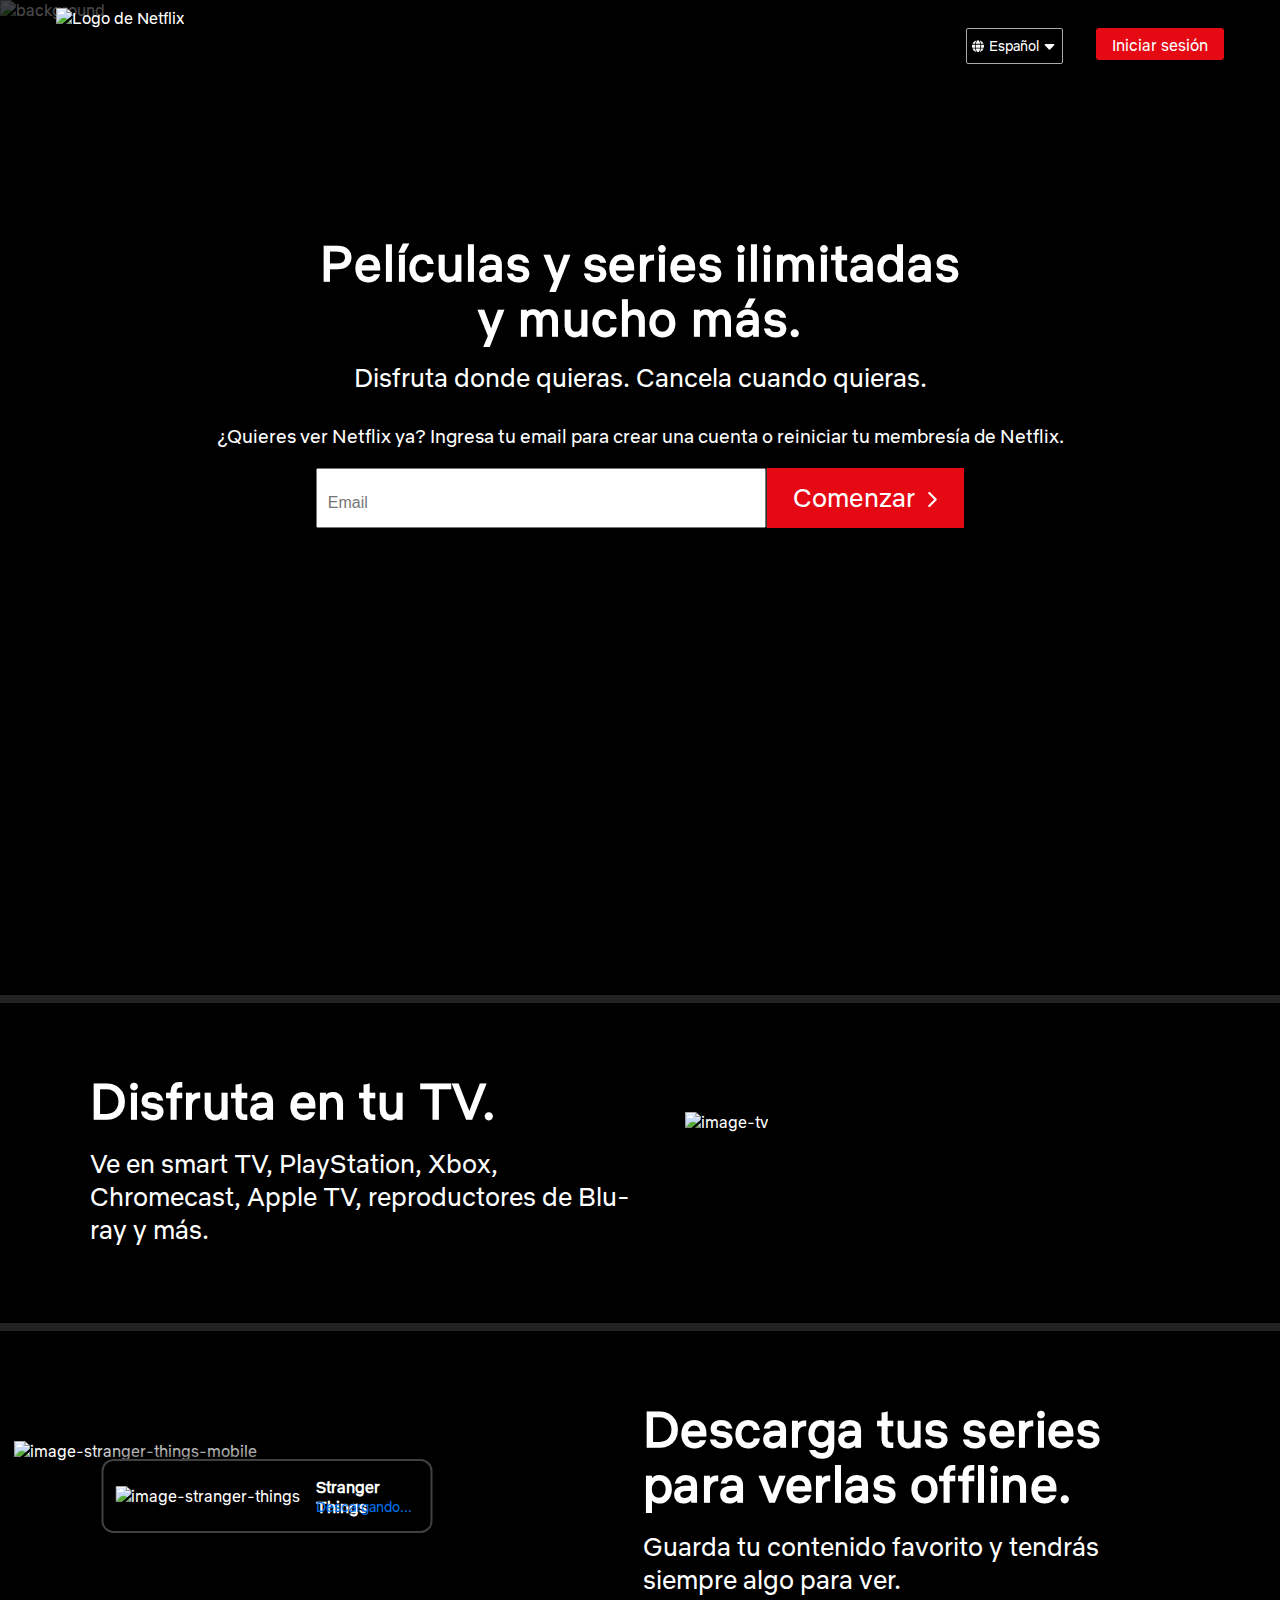
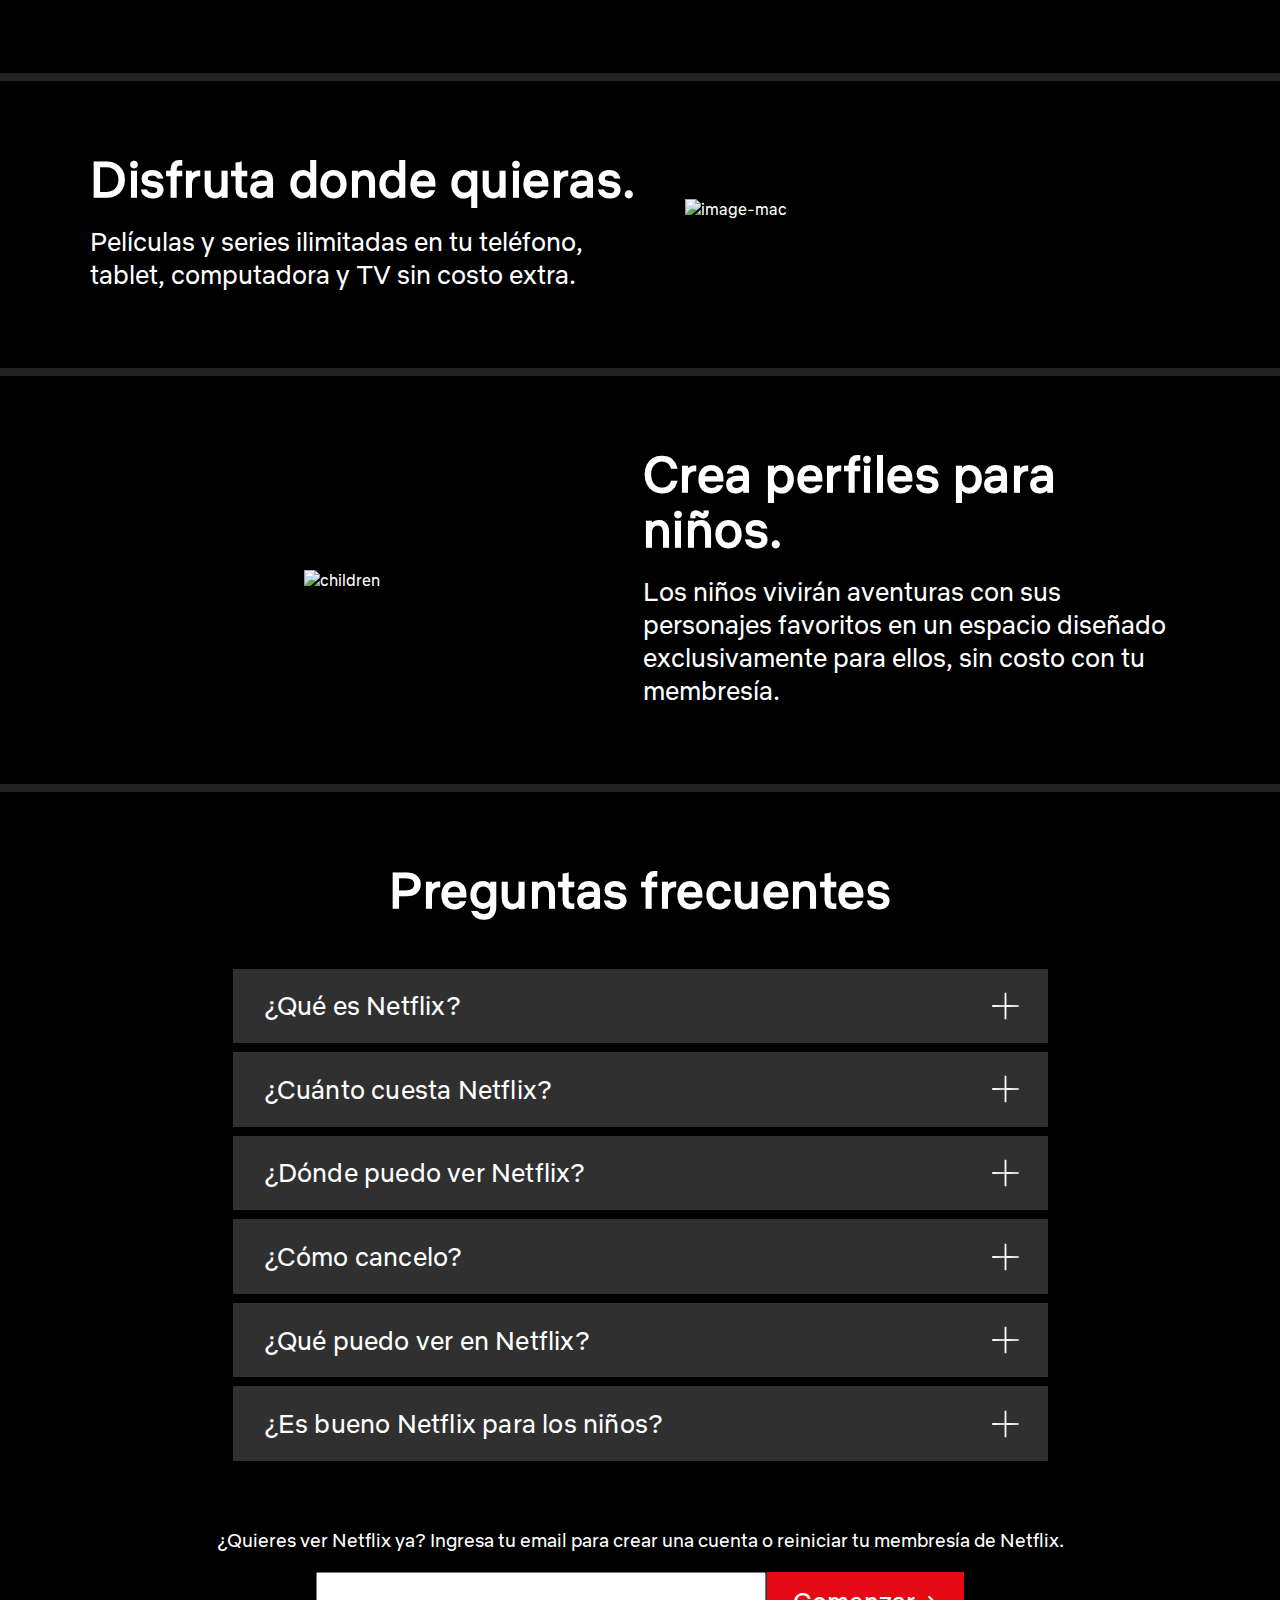
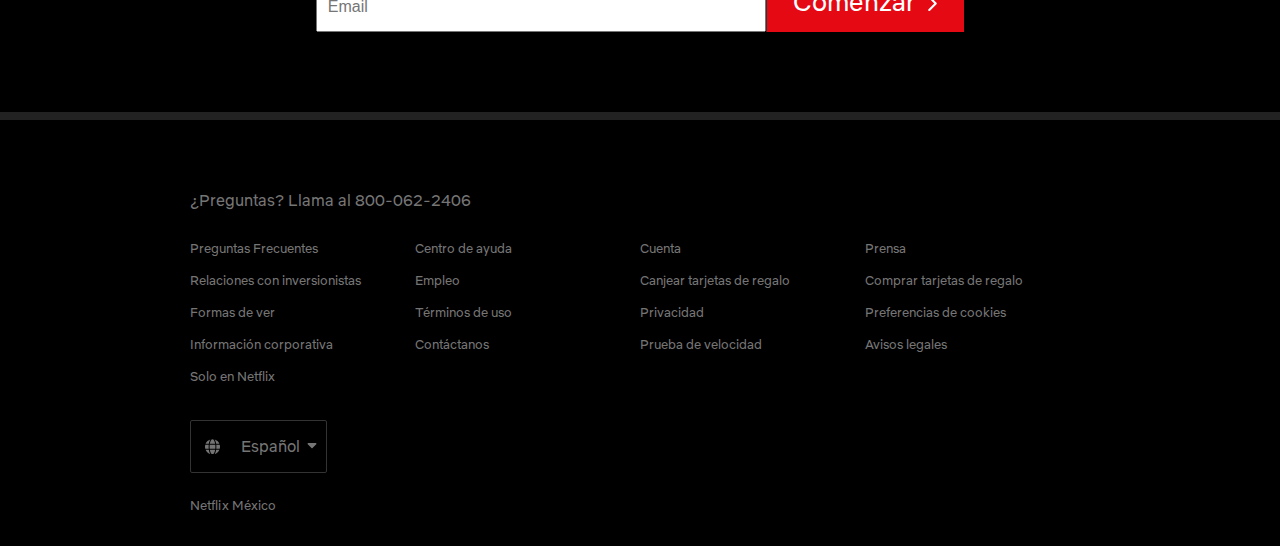
==== index.html @ 46b0ba48 "se agrega wrapper al index" ====
<!DOCTYPE html>
<html lang="es">
   <head>
      <meta charset="UTF-8">
      <meta http-equiv="X-UA-Compatible" content="IE=edge">
      <meta name="viewport" content="width=device-width, initial-scale=1.0">
      <title>Clon de Netflix</title>
      <link rel="preconnect" href="https://fonts.googleapis.com">
      <link rel="preconnect" href="https://fonts.gstatic.com" crossorigin>
      <link href="https://fonts.googleapis.com/css2?family=Bebas+Neue&family=Roboto:wght@100;300;700&display=swap" rel="stylesheet">
      <link rel="stylesheet" href="css/styles.css">
   </head>
   <body>
      <div class="main">
         <div class="main__background">
            <img src="https://omarsav.com/pictures/background_main.jpg" alt="background">
         </div>

         <div class="header">
            <div class="header_items">
               <img class="header_items__logo" src="https://omarsav.com/pictures/netflix/img/logo_Netflix.png" alt="Logo de Netflix">
   
               <div class="header_items__buttons"> 

                  <svg class="globe" aria-hidden="true" focusable="false" data-prefix="fas" data-icon="globe" class="svg-inline--fa fa-globe fa-w-16" role="img" xmlns="http://www.w3.org/2000/svg" viewBox="0 0 496 512"><path fill="currentColor" d="M336.5 160C322 70.7 287.8 8 248 8s-74 62.7-88.5 152h177zM152 256c0 22.2 1.2 43.5 3.3 64h185.3c2.1-20.5 3.3-41.8 3.3-64s-1.2-43.5-3.3-64H155.3c-2.1 20.5-3.3 41.8-3.3 64zm324.7-96c-28.6-67.9-86.5-120.4-158-141.6 24.4 33.8 41.2 84.7 50 141.6h108zM177.2 18.4C105.8 39.6 47.8 92.1 19.3 160h108c8.7-56.9 25.5-107.8 49.9-141.6zM487.4 192H372.7c2.1 21 3.3 42.5 3.3 64s-1.2 43-3.3 64h114.6c5.5-20.5 8.6-41.8 8.6-64s-3.1-43.5-8.5-64zM120 256c0-21.5 1.2-43 3.3-64H8.6C3.2 212.5 0 233.8 0 256s3.2 43.5 8.6 64h114.6c-2-21-3.2-42.5-3.2-64zm39.5 96c14.5 89.3 48.7 152 88.5 152s74-62.7 88.5-152h-177zm159.3 141.6c71.4-21.2 129.4-73.7 158-141.6h-108c-8.8 56.9-25.6 107.8-50 141.6zM19.3 352c28.6 67.9 86.5 120.4 158 141.6-24.4-33.8-41.2-84.7-50-141.6h-108z"></path></svg>
                  
                  <select name="" id="" class="lenguage">
                     <option value="español">Español</option>
                     <option value="español">English</option>
                  </select>

                  <svg class="down" aria-hidden="true" focusable="false" data-prefix="fas" data-icon="sort-down" class="svg-inline--fa fa-sort-down fa-w-10" role="img" xmlns="http://www.w3.org/2000/svg" viewBox="0 0 320 512"><path fill="currentColor" d="M41 288h238c21.4 0 32.1 25.9 17 41L177 448c-9.4 9.4-24.6 9.4-33.9 0L24 329c-15.1-15.1-4.4-41 17-41z"></path></svg>

                  <button class="header_items__buttons--login"><a href="./login.html">Iniciar sesión</a></button>
               </div>
            </div>
         </div>

         <div class="main__info">
            <h1>Películas y series ilimitadas <br>y mucho más.</h1>
            <h2>Disfruta donde quieras. Cancela cuando quieras.</h2>
      
            <form class="form">
               <h3>¿Quieres ver Netflix ya? Ingresa tu email para crear una cuenta o reiniciar tu membresía de Netflix.</h3>
               
               <div class="input">
                  <input type="email" class="input__email" name="" id="" placeholder="Email">
   
                  <div>
                     <button type="submit" class = "input__submit">
                        <span class="text-begin">Comenzar</span>
                        <span class="arrow">
                           <svg role="presentation" xmlns="http://www.w3.org/2000/svg" xmlns:xlink="http://www.w3.org/1999/xlink" x="0px" y="0px" width="10px" height="10px" viewBox="0 0 451.846 451.847" style="enable-background:new 0 0 451.846 451.847;" xml:space="preserve"><g><path fill="#fff" d="M345.441,248.292L151.154,442.573c-12.359,12.365-32.397,12.365-44.75,0c-12.354-12.354-12.354-32.391,0-44.744&#10;                                    L278.318,225.92L106.409,54.017c-12.354-12.359-12.354-32.394,0-44.748c12.354-12.359,32.391-12.359,44.75,0l194.287,194.284&#10;                                    c6.177,6.18,9.262,14.271,9.262,22.366C354.708,234.018,351.617,242.115,345.441,248.292z"/></g></svg>
                        </span>
                  </div>
               </div>
            </form>
         </div>
      </div>

      <section class="sections">
         <div class="container">
            <div class="container__text">
               <h2>Disfruta en tu TV.</h2>
               <h3>Ve en smart TV, PlayStation, Xbox, Chromecast, Apple TV, reproductores de Blu-ray y más.</h3>
            </div>
   
            <div class="container__video">
               <div class="animation">
                  <img class="animation__img" src="https://omarsav.com/pictures/netflix/img/tv.png" alt="image-tv">

                  <div class="animation__video">
                     <video src="https://omarsav.com/pictures/netflix/media/video-tv-0819.m4v" autoplay playsinline muted loop></video>
                  </div>
               </div>
            </div>
         </div>
      </section>

      <section class="sections">
         <div class="container reverse">
            <div class="container__text">
               <h2>Descarga tus series para verlas offline.</h2>
               <h3>Guarda tu contenido favorito y tendrás siempre algo para ver.</h3>
            </div>
   
            <div class="container__video stranger">
               <div class="animation">
                  <img class="animation__img" src="https://omarsav.com/pictures/netflix/img/mobile_stranger.jpg" alt="image-stranger-things-mobile">

                  <div class="animation__video stranger_animation">
                     <div class="animation__video--image">
                        <img class="stranger-img" src="https://omarsav.com/pictures/netflix/img/stranger_things.png" alt="image-stranger-things">
                     </div>

                     <div class="animation__video--text">
                        <div class="text-0">Stranger Things</div>
                        <div class="text-1">Descargando...</div>
                     </div>
                  </div>
               </div>
            </div>
         </div>
      </section>

      <section class="sections device">
         <div class="container">
            <div class="container__text">
               <h2>Disfruta donde quieras.</h2>
               <h3>Películas y series ilimitadas en tu teléfono, tablet, computadora y TV sin costo extra.</h3>
            </div>
   
            <div class="container__video">
               <div class="animation">
                  <img class="animation__img" src="https://omarsav.com/pictures/netflix/img/mac.png" alt="image-mac">

                  <div class="animation__video">
                     <video src="https://omarsav.com/pictures/netflix/media/video-devices.m4v" autoplay playsinline muted loop></video>
                  </div>
               </div>
            </div>
         </div>
      </section>

      <section class="sections">
         <div class="container reverse">
            <div class="container__text">
               <h2>Crea perfiles para niños.</h2>
               <h3>Los niños vivirán aventuras con sus personajes favoritos en un espacio diseñado exclusivamente para ellos, sin costo con tu membresía.</h3>
            </div>
   
            <div class="container__video kids">
               <div class="animation">
                  <img class="animation__img" src="https://omarsav.com/pictures/netflix/img/children.png" alt="children">
               </div>
            </div>
         </div>
      </section>

      <section class="sections">
         <div class="faq">
            <h2>Preguntas frecuentes</h2>
            
            <ul class="faq-list">
               <li class="faq-list__item">
                  <button class="faq-list__item--button">
                     ¿Qué es Netflix?
                     <svg class="svg-x rotate" xmlns="http://www.w3.org/2000/svg" id="thin-x" viewBox="0 0 26 26" focusable="true"><path d="M10.5 9.3L1.8 0.5 0.5 1.8 9.3 10.5 0.5 19.3 1.8 20.5 10.5 11.8 19.3 20.5 20.5 19.3 11.8 10.5 20.5 1.8 19.3 0.5 10.5 9.3Z"/></svg>
                  </button>
                  
                  <div class="answer closed">
                     <span>
                        Netflix es un servicio de streaming que ofrece una gran variedad de películas, series y documentales premiados en casi cualquier pantalla conectada a internet.
                        <br><br>
                        Todo lo que quieras ver, sin límites ni comerciales, a un costo muy accesible. Siempre hay algo nuevo por descubrir, ¡y todas las semanas se agregan más películas y series!
                     </span>
                  </div>
               </li>

               <li class="faq-list__item">
                  <button class="faq-list__item--button">
                     ¿Cuánto cuesta Netflix?
                     <svg class="svg-x rotate" xmlns="http://www.w3.org/2000/svg" id="thin-x" viewBox="0 0 26 26" focusable="true"><path d="M10.5 9.3L1.8 0.5 0.5 1.8 9.3 10.5 0.5 19.3 1.8 20.5 10.5 11.8 19.3 20.5 20.5 19.3 11.8 10.5 20.5 1.8 19.3 0.5 10.5 9.3Z"/></svg>
                  </button> 

                  <div class="answer closed">
                     <span>Disfruta Netflix en tu smartphone, tablet, smart TV, laptop o dispositivo de streaming, todo por una tarifa plana mensual. Planes desde $139 hasta $299 al mes. Sin costos adicionales ni contratos.</span>
                  </div>
               </li>

               <li class="faq-list__item">
                  <button class="faq-list__item--button">
                     ¿Dónde puedo ver Netflix?
                     <svg class="svg-x rotate" xmlns="http://www.w3.org/2000/svg" id="thin-x" viewBox="0 0 26 26" focusable="true"><path d="M10.5 9.3L1.8 0.5 0.5 1.8 9.3 10.5 0.5 19.3 1.8 20.5 10.5 11.8 19.3 20.5 20.5 19.3 11.8 10.5 20.5 1.8 19.3 0.5 10.5 9.3Z"/></svg>
                  </button> 
                  
                  <div class="answer closed">
                     <span>
                        Disfruta donde quieras, cuando quieras. Inicia sesión en tu cuenta de Netflix para ver contenido al instante a través de netflix.com desde tu computadora personal o en cualquier dispositivo con conexión a internet que cuente con la app de Netflix, como smart TV, smartphones, tablets, reproductores multimedia y consolas de juegos.
                        <br><br>
                        Además, puedes descargar tus series favoritas con iOS, Android o la app para Windows 10. Con la función de descarga, puedes ver donde vayas y sin conexión a internet. Lleva Netflix contigo adonde sea.
                     </span>
                  </div>
               </li>

               <li class="faq-list__item">
                  <button class="faq-list__item--button">
                     ¿Cómo cancelo?
                     <svg class="svg-x rotate" xmlns="http://www.w3.org/2000/svg" id="thin-x" viewBox="0 0 26 26" focusable="true"><path d="M10.5 9.3L1.8 0.5 0.5 1.8 9.3 10.5 0.5 19.3 1.8 20.5 10.5 11.8 19.3 20.5 20.5 19.3 11.8 10.5 20.5 1.8 19.3 0.5 10.5 9.3Z"/></svg>
                  </button> 
                  
                  <div class="answer closed">
                     <span>Netflix es flexible. Sin contratos molestos ni compromisos. Cancela la membresía online con solo dos clics. No hay cargos por cancelación. Empieza y termina cuando quieras.</span>
                  </div>
               </li>

               <li class="faq-list__item">
                  <button class="faq-list__item--button">
                     ¿Qué puedo ver en Netflix?
                     <svg class="svg-x rotate" xmlns="http://www.w3.org/2000/svg" id="thin-x" viewBox="0 0 26 26" focusable="true"><path d="M10.5 9.3L1.8 0.5 0.5 1.8 9.3 10.5 0.5 19.3 1.8 20.5 10.5 11.8 19.3 20.5 20.5 19.3 11.8 10.5 20.5 1.8 19.3 0.5 10.5 9.3Z"/></svg>
                  </button>

                  <div class="answer closed">
                     <span>Netflix tiene un amplio catálogo de películas, series, documentales, animes, originales premiados y más. Todo lo que quieras ver, cuando quieras.</span>
                  </div>
               </li>

               <li class="faq-list__item">
                  <button class="faq-list__item--button">
                     ¿Es bueno Netflix para los niños?
                     <svg class="svg-x rotate" xmlns="http://www.w3.org/2000/svg" id="thin-x" viewBox="0 0 26 26" focusable="true"><path d="M10.5 9.3L1.8 0.5 0.5 1.8 9.3 10.5 0.5 19.3 1.8 20.5 10.5 11.8 19.3 20.5 20.5 19.3 11.8 10.5 20.5 1.8 19.3 0.5 10.5 9.3Z"/></svg>
                  </button>
                  
                  <div class="answer closed">
                     <span>
                        La experiencia de Netflix para niños está incluida en la membresía para que los padres tengan el control mientras los peques disfrutan series y películas familiares en su propio espacio.
                        <br><br>
                        Los perfiles para niños incluyen controles parentales protegidos por PIN que te permiten restringir el contenido que pueden ver los niños en función de la clasificación por edad y bloquear determinados títulos que no quieras que los niños vean.
                     </span>
                  </div>
               </li>
            </ul>

            <form class="form">
               <h3>¿Quieres ver Netflix ya? Ingresa tu email para crear una cuenta o reiniciar tu membresía de Netflix.</h3>
               
               <div class="input">
                  <input type="email" class="input__email" name="" id="" placeholder="Email">
   
                  <div>
                     <button type="submit" class = "input__submit">
                        <span class="text-begin">Comenzar</span>
                        <span class="arrow">
                           <svg role="presentation" xmlns="http://www.w3.org/2000/svg" xmlns:xlink="http://www.w3.org/1999/xlink" x="0px" y="0px" width="10px" height="10px" viewBox="0 0 451.846 451.847" style="enable-background:new 0 0 451.846 451.847;" xml:space="preserve"><g><path fill="#fff" d="M345.441,248.292L151.154,442.573c-12.359,12.365-32.397,12.365-44.75,0c-12.354-12.354-12.354-32.391,0-44.744&#10;                                    L278.318,225.92L106.409,54.017c-12.354-12.359-12.354-32.394,0-44.748c12.354-12.359,32.391-12.359,44.75,0l194.287,194.284&#10;                                    c6.177,6.18,9.262,14.271,9.262,22.366C354.708,234.018,351.617,242.115,345.441,248.292z"/></g></svg>
                        </span>
                  </div>
               </div>
            </form>
         </div>
      </section>

      <footer>
         <div class="footer-container">
            <div class="wrapper">
               <div class="site-footer">
                  <p class="footer-p">
                     ¿Preguntas? Llama al 
                     <a class="phone-number" href="tel:800-062-2406">800-062-2406</a>
                  </p>

                  <ul class="footer-links">
                     <li class="footer-links__item"> 
                        <a href="">Preguntas Frecuentes</a>
                     </li>

                     <li class="footer-links__item">
                        <a href="">Centro de ayuda</a>
                     </li>

                     <li class="footer-links__item">
                        <a href="">Cuenta</a>
                     </li>

                     <li class="footer-links__item">
                        <a href="">Prensa</a>
                     </li>

                     <li class="footer-links__item">
                        <a href="">Relaciones con inversionistas</a>
                     </li>

                     <li class="footer-links__item">
                        <a href="">Empleo</a>
                     </li>

                     <li class="footer-links__item">
                        <a href="">Canjear tarjetas de regalo</a>
                     </li>

                     <li class="footer-links__item">
                        <a href="">Comprar tarjetas de regalo</a>
                     </li>

                     <li class="footer-links__item">
                        <a href="">Formas de ver</a>
                     </li>

                     <li class="footer-links__item">
                        <a href="">Términos de uso</a>
                     </li>

                     <li class="footer-links__item">
                        <a href="">Privacidad</a>
                     </li>

                     <li class="footer-links__item">
                        <a href="">Preferencias de cookies</a>
                     </li>

                     <li class="footer-links__item">
                        <a href="">Información corporativa</a>
                     </li>

                     <li class="footer-links__item">
                        <a href="">Contáctanos</a>
                     </li>

                     <li class="footer-links__item">
                        <a href="">Prueba de velocidad</a>
                     </li>

                     <li class="footer-links__item">
                        <a href="">Avisos legales</a>
                     </li>

                     <li class="footer-links__item">
                        <a href="">Solo en Netflix</a>
                     </li>
                  </ul>

                  <div class="lang-selection-container">
   
                     <svg class="globe globe-down" aria-hidden="true" focusable="false" data-prefix="fas" data-icon="globe" class="svg-inline--fa fa-globe fa-w-16" role="img" xmlns="http://www.w3.org/2000/svg" viewBox="0 0 496 512"><path fill="currentColor" d="M336.5 160C322 70.7 287.8 8 248 8s-74 62.7-88.5 152h177zM152 256c0 22.2 1.2 43.5 3.3 64h185.3c2.1-20.5 3.3-41.8 3.3-64s-1.2-43.5-3.3-64H155.3c-2.1 20.5-3.3 41.8-3.3 64zm324.7-96c-28.6-67.9-86.5-120.4-158-141.6 24.4 33.8 41.2 84.7 50 141.6h108zM177.2 18.4C105.8 39.6 47.8 92.1 19.3 160h108c8.7-56.9 25.5-107.8 49.9-141.6zM487.4 192H372.7c2.1 21 3.3 42.5 3.3 64s-1.2 43-3.3 64h114.6c5.5-20.5 8.6-41.8 8.6-64s-3.1-43.5-8.5-64zM120 256c0-21.5 1.2-43 3.3-64H8.6C3.2 212.5 0 233.8 0 256s3.2 43.5 8.6 64h114.6c-2-21-3.2-42.5-3.2-64zm39.5 96c14.5 89.3 48.7 152 88.5 152s74-62.7 88.5-152h-177zm159.3 141.6c71.4-21.2 129.4-73.7 158-141.6h-108c-8.8 56.9-25.6 107.8-50 141.6zM19.3 352c28.6 67.9 86.5 120.4 158 141.6-24.4-33.8-41.2-84.7-50-141.6h-108z"></path></svg>

                     <select name="" id="" class="lenguage select-down">
                        <option value="español">Español</option>
                        <option value="español">English</option>
                     </select>

                     <svg class="down arrow-down" aria-hidden="true" focusable="false" data-prefix="fas" data-icon="sort-down" class="svg-inline--fa fa-sort-down fa-w-10" role="img" xmlns="http://www.w3.org/2000/svg" viewBox="0 0 320 512"><path fill="currentColor" d="M41 288h238c21.4 0 32.1 25.9 17 41L177 448c-9.4 9.4-24.6 9.4-33.9 0L24 329c-15.1-15.1-4.4-41 17-41z"></path></svg>

                  </div>

                  <p class="footer-country">Netflix México</p>
               </div>
            </div>
         </div>
      </footer>
      <script src="js/faq.js"></script>
   </body>
</html>
---- css/styles.css ----
@font-face {
  font-family: 'NetflixSans';
  src: url("../fonts/NetflixSansRegular.ttf") format("truetype");
  font-style: normal;
  font-weight: normal;
}

* {
  margin: 0;
  padding: 0;
}

html {
  font-size: 6.25%;
}

body {
  width: 100%;
  -webkit-box-sizing: border-box;
          box-sizing: border-box;
  font-family: 'NetflixSans';
  background: black;
}

img {
  font-size: 16px;
}

ul {
  padding: 0;
  list-style: none;
}

button {
  -webkit-appearance: button;
  cursor: pointer;
  font-family: 'NetflixSans';
}

select,
option {
  background: #00000066;
  font-family: 'NetflixSans';
}

.lenguage {
  color: #fff;
  padding: 8px 22px;
  background: rgba(0, 0, 0, 0.4);
  border: 1px solid #aaa;
  font-size: 14rem;
  margin-right: 32px;
  width: 97px;
  -webkit-appearance: none;
     -moz-appearance: none;
          appearance: none;
  border-radius: 2px;
  line-height: 18px;
  font-family: 'NetflixSans';
}

.globe {
  position: absolute;
  color: white;
  margin-left: 6px;
  width: 12px;
  margin-top: 12px;
}

.down {
  position: absolute;
  width: 11px;
  color: white;
  left: 78px;
  top: 6px;
}

.form {
  padding-top: 13.6px;
  max-width: 950px;
  margin: 0 auto;
}

.form h3 {
  font-size: 19.2rem;
  font-weight: 400;
  padding-bottom: 20px;
}

.form .input {
  display: -webkit-box;
  display: -ms-flexbox;
  display: flex;
  -webkit-box-pack: center;
      -ms-flex-pack: center;
          justify-content: center;
}

.form .input__email {
  width: 450px;
  height: 60px;
  padding: 10px 10px 0;
  -webkit-box-sizing: border-box;
          box-sizing: border-box;
  outline: none;
  margin-bottom: 10px;
  font-size: 16px;
}

.form .input__email:focus {
  border-color: #0071eb;
}

.form .input__submit {
  color: #fff;
  width: 198.5px;
  height: 60px;
  background-color: #e50914;
  border: none;
  border-left: 1px solid #333;
  font-size: 26rem;
  padding: 0 26px;
  display: -webkit-box;
  display: -ms-flexbox;
  display: flex;
  -webkit-box-align: center;
      -ms-flex-align: center;
          align-items: center;
  letter-spacing: 0.2px;
}

.form .input__submit .arrow {
  display: -webkit-box;
  display: -ms-flexbox;
  display: flex;
  margin-left: 10px;
  margin-top: 4px;
}

.form .input__submit .arrow svg {
  height: 15px;
  width: 15px;
}

.main {
  width: inherit;
  height: 110.5vh;
  border-bottom: 8px solid #222;
  background-color: #000;
  color: #fff;
  min-height: 100%;
  margin: 0;
  padding: 0;
  position: relative;
  z-index: 0;
}

.main__background {
  width: 100%;
  height: 110.5vh;
  background-size: cover;
  position: absolute;
  display: block;
  overflow: hidden;
  z-index: -1;
  opacity: 0.5;
}

.main__background img {
  min-height: 100%;
  min-width: 100%;
  border: 0;
}

.main .header {
  position: relative;
  left: 0;
  top: 0;
  z-index: 2;
  width: 100%;
  height: 90px;
  border-bottom: transparent;
  background: -webkit-gradient(linear, left top, left bottom, color-stop(0, rgba(0, 0, 0, 0.5)), to(rgba(0, 0, 0, 0)));
  background: linear-gradient(to bottom, rgba(0, 0, 0, 0.5) 0, rgba(0, 0, 0, 0) 100%);
}

.main .header .header_items {
  display: -webkit-box;
  display: -ms-flexbox;
  display: flex;
  -webkit-box-pack: justify;
      -ms-flex-pack: justify;
          justify-content: space-between;
  margin: 0 56px;
}

.main .header .header_items__logo {
  height: 76px;
  margin-top: 8px;
}

.main .header .header_items__buttons {
  margin-top: 28px;
  position: relative;
}

.main .header .header_items__buttons--login {
  background-color: #e50914;
  line-height: normal;
  padding: 7px 16px;
  font-weight: 400;
  font-size: 16px;
  border-radius: 3px;
  border: none;
  height: 32px;
}

.main .header .header_items__buttons--login a {
  color: #fff;
  text-decoration: none;
}

.main__info {
  color: white;
  position: relative;
  display: -webkit-box;
  display: -ms-flexbox;
  display: flex;
  -webkit-box-orient: vertical;
  -webkit-box-direction: normal;
      -ms-flex-direction: column;
          flex-direction: column;
  -webkit-box-pack: center;
      -ms-flex-pack: center;
          justify-content: center;
  -webkit-box-align: center;
      -ms-flex-align: center;
          align-items: center;
  padding: 146px 45px 70px;
  max-width: 950px;
  text-align: center;
  margin: 0 auto;
}

.main__info h1 {
  font-size: 49.6rem;
  width: 640px;
  max-width: 640px;
  margin: 0 auto;
  text-align: center;
  line-height: 1.1;
  font-family: 'NetflixSans';
  letter-spacing: 0.86px;
}

.main__info h2 {
  font-size: 26rem;
  margin: 16px auto;
  font-weight: 400;
}

.sections {
  border-bottom: 8px solid #222;
  padding: 70px 45px;
  -webkit-box-sizing: border-box;
          box-sizing: border-box;
  color: #fff;
}

.sections .container {
  display: -webkit-box;
  display: -ms-flexbox;
  display: flex;
  max-width: 1100px;
  margin: 0 auto;
  -webkit-box-align: center;
  -ms-flex-align: center;
      align-items: center;
  -webkit-box-pack: justify;
  -ms-flex-pack: justify;
      justify-content: space-between;
  height: 100%;
}

.sections .container__text {
  width: 52%;
  padding: 0 48px 0 0;
}

.sections .container__text h2 {
  font-size: 50rem;
  line-height: 1.1;
  margin-bottom: 8px;
  letter-spacing: 0.5px;
}

.sections .container__text h3 {
  font-size: 26rem;
  font-weight: 400;
  margin: 19.5px 0 6.5px;
}

.sections .container__video {
  width: 48%;
  height: 100%;
  display: -webkit-box;
  display: -ms-flexbox;
  display: flex;
  -webkit-box-sizing: border-box;
          box-sizing: border-box;
}

.sections .container__video .animation {
  position: relative;
  margin: -10% -5% -5% 0;
}

.sections .container__video .animation img {
  max-width: 100%;
  height: auto;
  border: 0;
}

.sections .container__video .animation__img {
  position: relative;
  z-index: 2;
}

.sections .container__video .animation__video {
  width: 100%;
  height: 100%;
  max-width: 73%;
  max-height: 54%;
  position: absolute;
  top: 46%;
  left: 50%;
  -webkit-transform: translate(-50%, -47%);
          transform: translate(-50%, -47%);
  overflow: hidden;
}

.sections .container__video .animation__video--image {
  margin: 0 16px 0 0;
  -webkit-box-flex: 0;
  -ms-flex-positive: 0;
      flex-grow: 0;
  -ms-flex-negative: 0;
      flex-shrink: 0;
}

.sections .container__video .animation__video--image .stranger-img {
  height: 72px;
}

.sections .container__video .animation__video--text {
  margin: 4.8px 0;
  -webkit-box-flex: 1;
  -ms-flex-positive: 1;
      flex-grow: 1;
  -ms-flex-negative: 1;
      flex-shrink: 1;
}

.sections .container__video .animation__video--text .text-0 {
  height: 20px;
  font-size: 16rem;
  color: #fff;
  font-weight: 600;
}

.sections .container__video .animation__video--text .text-1 {
  height: 19px;
  font-size: 14.4rem;
  color: #0071eb;
  font-weight: 400;
}

.sections .container__video .animation__video.stranger_animation {
  height: 76px;
  position: absolute;
  left: 50%;
  top: unset;
  bottom: 8%;
  z-index: 3;
  -webkit-transform: translateX(-50%);
          transform: translateX(-50%);
  margin: 0 auto;
  background: #000;
  display: -webkit-box;
  display: -ms-flexbox;
  display: flex;
  -webkit-box-align: center;
  -ms-flex-align: center;
      align-items: center;
  width: 60%;
  min-width: 240px;
  border: 2px solid rgba(255, 255, 255, 0.25);
  -webkit-box-shadow: 0 0 32px 0 #000;
          box-shadow: 0 0 32px 0 #000;
  border-radius: 12px;
  padding: 8px 12px;
}

.sections .container__video .animation .stranger_animation::after {
  width: 48px;
  height: 60px;
  outline: 2px solid #000;
  outline-offset: -2px;
  display: block;
  background: url(https://omarsav.com/pictures/netflix/img/icon_load.gif) center center no-repeat;
  background-size: 100%;
  content: '';
  -webkit-box-flex: 0;
  -ms-flex-positive: 0;
      flex-grow: 0;
  -ms-flex-negative: 0;
      flex-shrink: 0;
}

.sections .container__video.kids .animation {
  position: relative;
  overflow: hidden;
  margin: auto;
}

.sections .container.reverse {
  -webkit-box-orient: horizontal;
  -webkit-box-direction: reverse;
  -ms-flex-flow: row-reverse;
      flex-flow: row-reverse;
}

.sections .container.reverse .container__text {
  padding: 0 0 0 48px;
}

.sections .container.reverse .stranger .animation {
  margin: -8% 0 -4% -15%;
  min-height: 100px;
  width: 100%;
}

.sections .faq {
  text-align: center;
}

.sections .faq h2 {
  font-size: 50rem;
  line-height: 1.1;
  margin-bottom: 8px;
  letter-spacing: 0.5px;
}

.sections .faq .faq-list {
  width: 75%;
  margin: 52px auto;
  max-width: 815px;
}

.sections .faq .faq-list__item {
  margin: 0 0 8px 0;
}

.sections .faq .faq-list__item--button {
  padding: 20.8px 57.2px 20.8px 31.2px;
  font-weight: 400;
  position: relative;
  width: 100%;
  border: 0;
  display: block;
  text-align: left;
  background: #303030;
  font-size: 26rem;
  color: white;
  letter-spacing: 0.2px;
  margin-bottom: 1px;
}

.sections .faq .faq-list__item--button .svg-x {
  position: absolute;
  right: 26px;
  top: 50%;
  height: 26px;
  width: 26px;
  fill: #fff;
  -webkit-transform: translateY(-50%) rotate(0deg);
          transform: translateY(-50%) rotate(0deg);
}

.sections .faq .faq-list__item--button .rotate {
  -webkit-transform: translateY(-50%) rotate(-45deg);
          transform: translateY(-50%) rotate(-45deg);
}

.sections .faq .faq-list__item .answer span {
  background: #303030;
  font-size: 26rem;
  text-align: left;
  padding: 31.2px;
  display: inline-block;
}

.sections .faq .faq-list__item .answer.open {
  max-height: 1200px;
  -webkit-transition: max-height 0.25s cubic-bezier(0.5, 0, 0.1, 1);
  transition: max-height 0.25s cubic-bezier(0.5, 0, 0.1, 1);
}

.sections .faq .faq-list__item .answer.closed {
  max-height: 0px;
  overflow: hidden;
  -webkit-transition: max-height 0.25s cubic-bezier(0.5, 0, 0.1, 1);
  transition: max-height 0.25s cubic-bezier(0.5, 0, 0.1, 1);
}

.sections.device .container .animation {
  margin: -5% -10% 0 0;
}

.sections.device .container img {
  position: relative;
  z-index: 2;
}

.sections.device .animation__video {
  width: 100%;
  height: 100%;
  max-width: 63%;
  max-height: 47%;
  position: absolute;
  top: 34%;
  left: 50%;
  -webkit-transform: translate(-50%, -50%);
          transform: translate(-50%, -50%);
}

.sections.device .animation__video video {
  width: 100%;
  height: 100%;
}

.footer-container {
  max-width: 1000px;
  margin: 0 auto;
  padding: 70px 45px 0;
}

.footer-container .wrapper {
  min-width: 190px;
  width: 100%;
  margin-top: 0;
  padding-bottom: 20px;
  font-size: 16rem;
  color: #757575;
  position: relative;
}

.footer-container .wrapper .site-footer {
  padding-top: 0;
  width: 90%;
  margin: 0 auto;
}

.footer-container .wrapper .site-footer .footer-p {
  padding: 0;
  margin: 0 0 30px;
}

.footer-container .wrapper .site-footer .footer-p .phone-number {
  text-decoration: none;
  color: #757575;
}

.footer-container .wrapper .site-footer .footer-p .phone-number:hover {
  text-decoration: underline;
}

.footer-container .wrapper .site-footer .footer-links {
  padding: 0;
  margin: 0;
  max-width: 1000px;
  font-size: 13rem;
  -webkit-box-sizing: border-box;
          box-sizing: border-box;
  display: -webkit-box;
  display: -ms-flexbox;
  display: flex;
  -ms-flex-wrap: wrap;
      flex-wrap: wrap;
}

.footer-container .wrapper .site-footer .footer-links__item {
  list-style: none;
  margin-left: 0;
  -webkit-box-sizing: border-box;
          box-sizing: border-box;
  padding: 0;
  margin-bottom: 16px;
  min-width: 100px;
  width: 25%;
  padding-right: 12px;
  vertical-align: top;
}

.footer-container .wrapper .site-footer .footer-links__item a {
  color: #757575;
  text-decoration: none;
}

.footer-container .wrapper .site-footer .footer-links__item a:hover {
  text-decoration: underline;
}

.footer-container .wrapper .site-footer .lang-selection-container {
  margin-top: 20px;
  position: relative;
}

.footer-container .wrapper .site-footer .lang-selection-container select {
  font-size: 16rem;
  background: transparent;
  color: #757575;
  border: 1px solid #333;
  font-family: 'NetflixSans';
  padding: 12px;
  width: 137px;
  height: 53.19px;
}

.footer-container .wrapper .site-footer .lang-selection-container .globe-down {
  margin-left: 15px;
  width: 15px;
  margin-top: 19px;
  color: #757575;
}

.footer-container .wrapper .site-footer .lang-selection-container .select-down {
  padding: 12px 26px 12px 50px;
}

.footer-container .wrapper .site-footer .lang-selection-container .arrow-down {
  width: 10px;
  left: 117px;
  top: 14px;
  color: #757575;
}

.footer-container .wrapper .site-footer .footer-country {
  font-size: 13rem;
  margin-top: 24px;
  margin-bottom: 13px;
  letter-spacing: 0.1px;
}
/*# sourceMappingURL=styles.css.map */
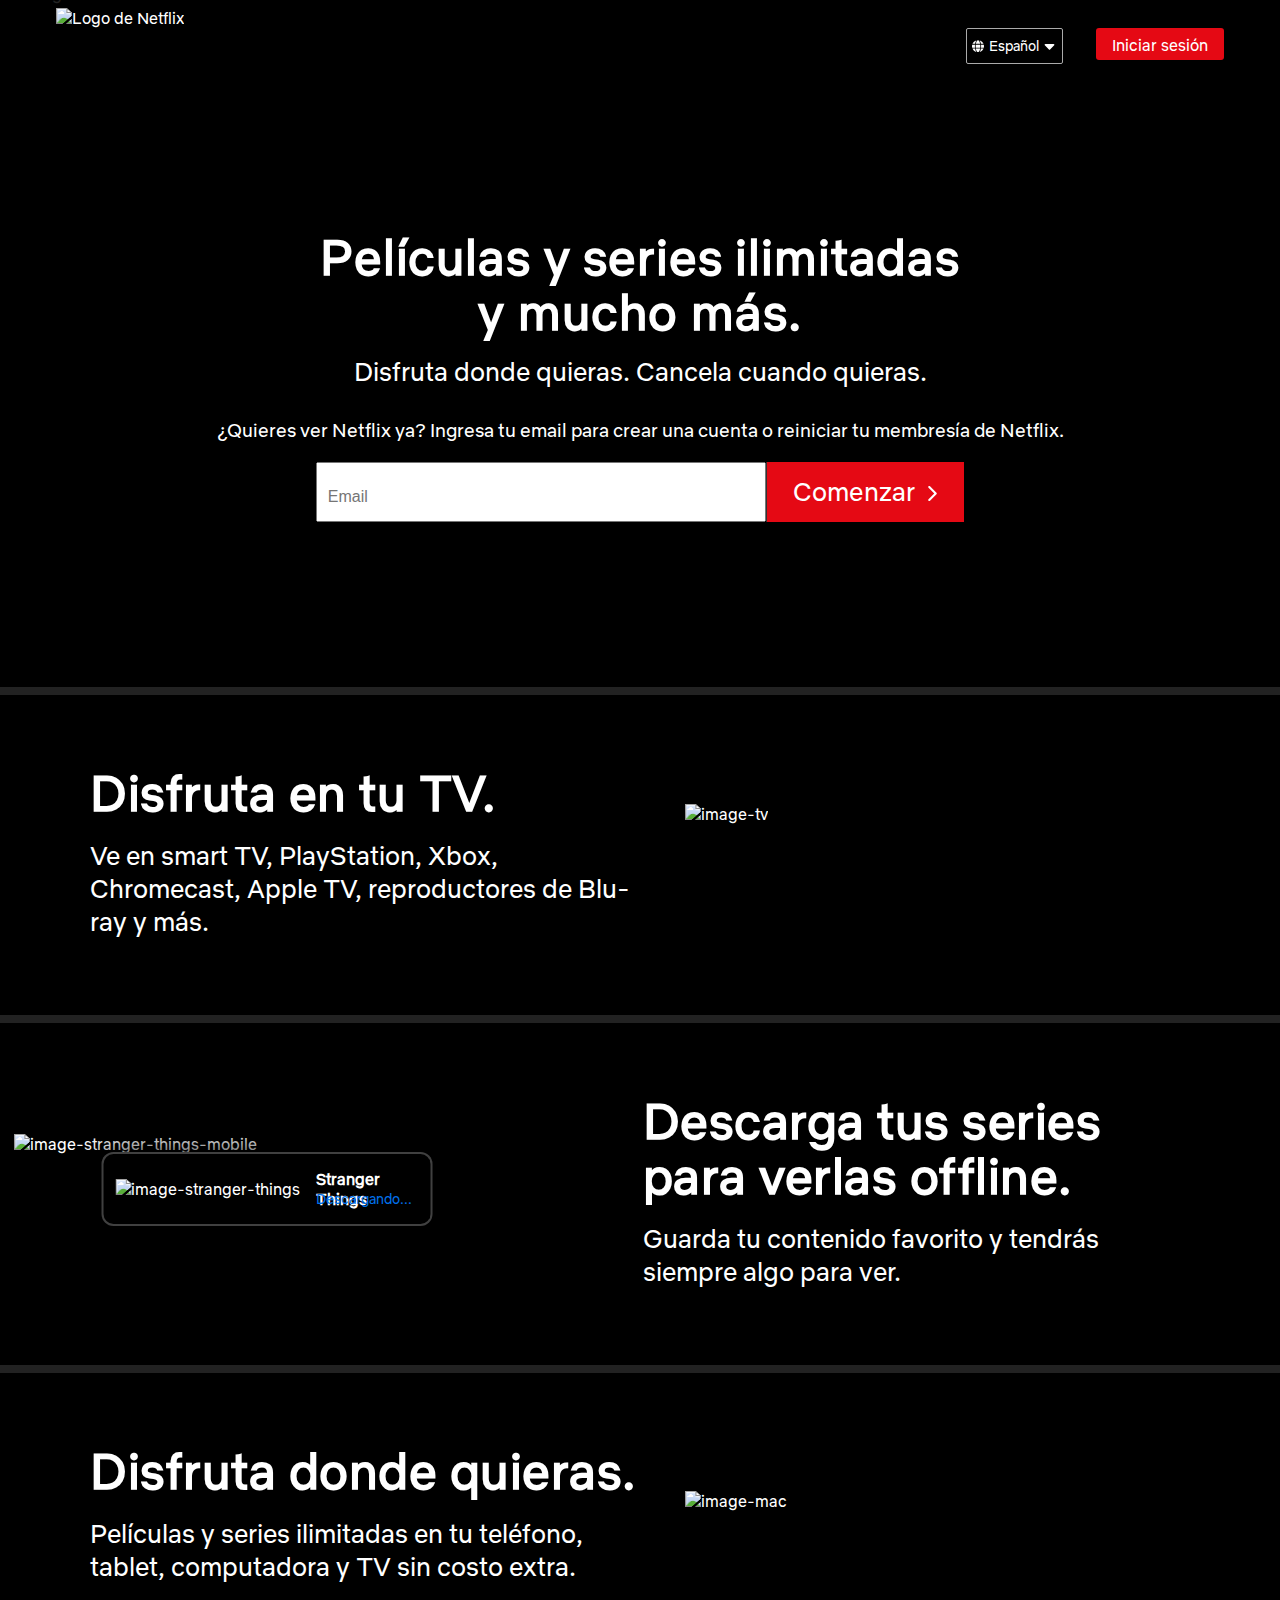
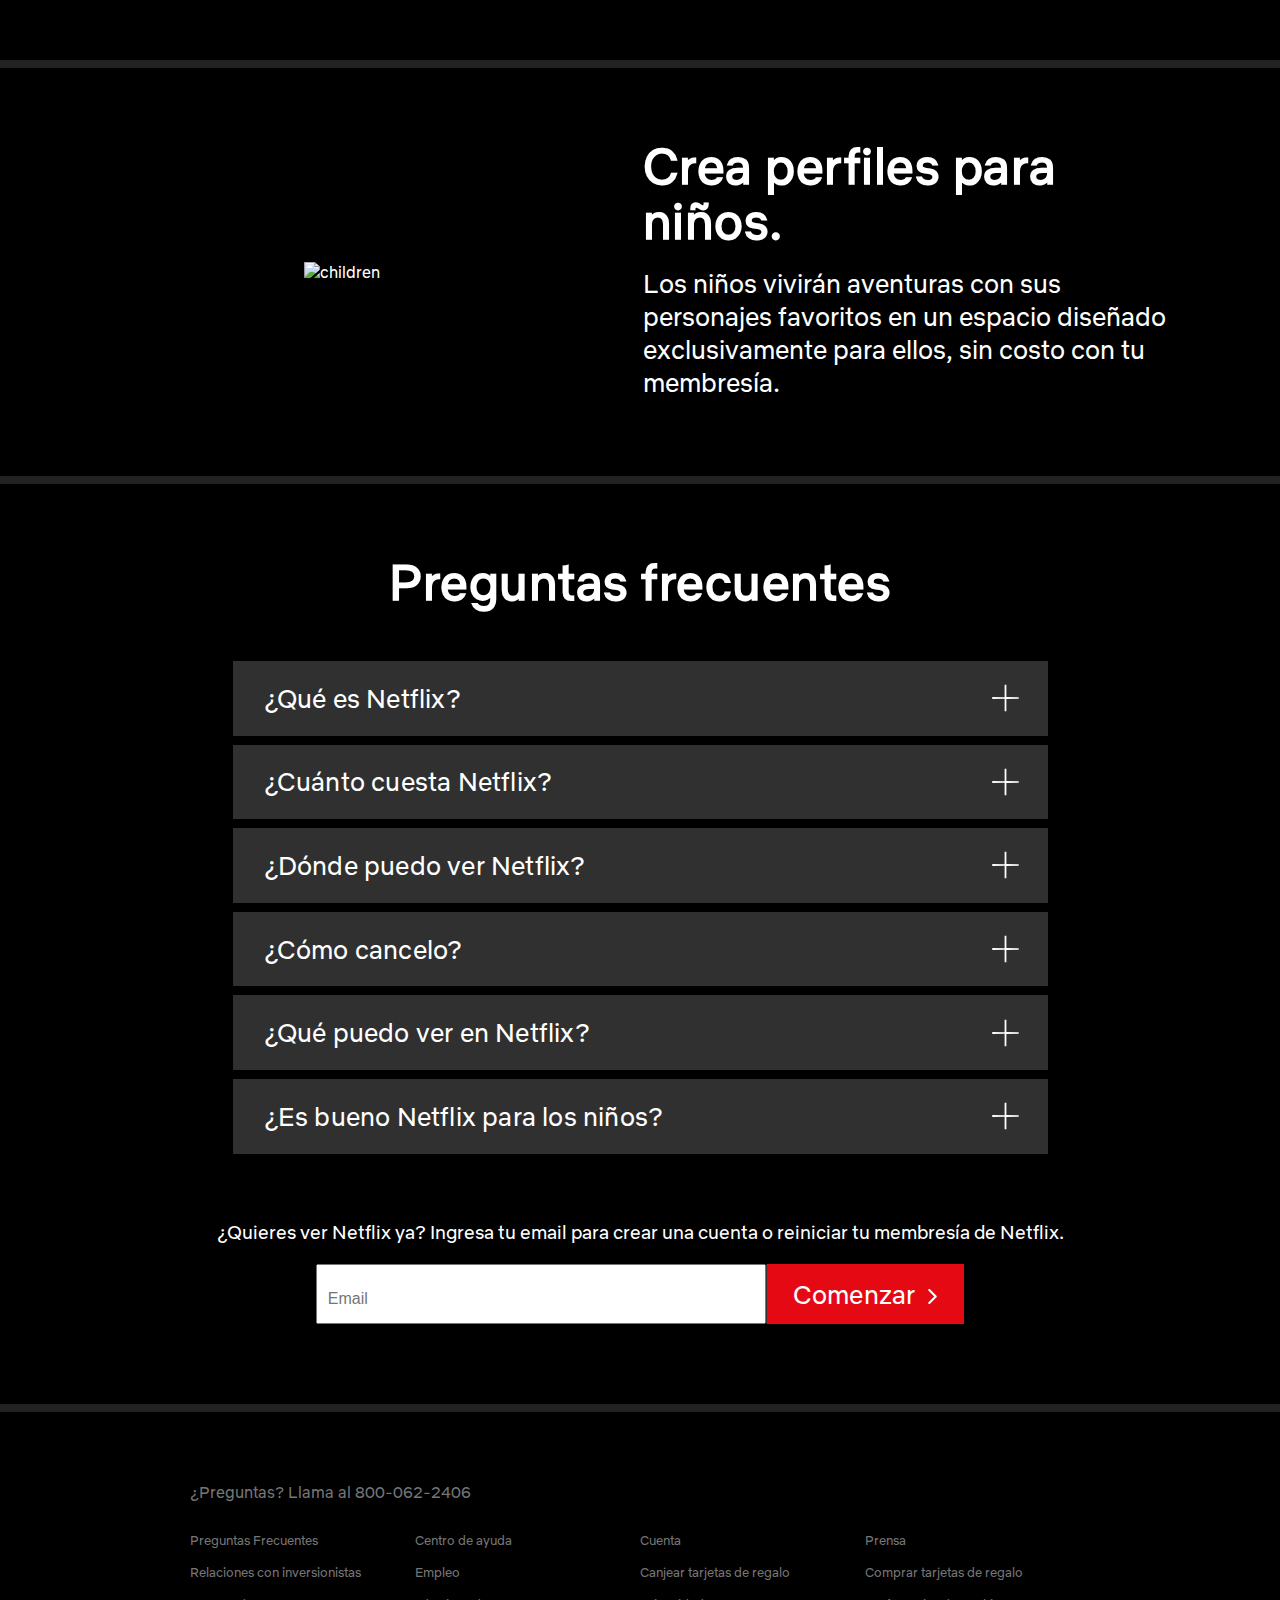
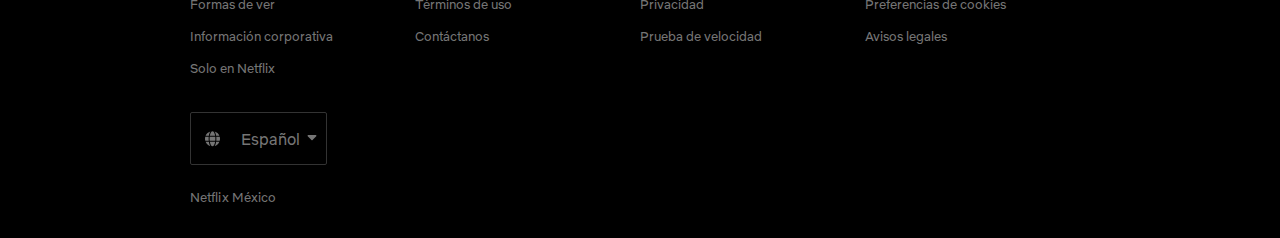
==== commit b268a388: "se corrige wrapper en archivo principal" ====
--- a/index.html
+++ b/index.html
@@ -13,7 +13,8 @@
    <body>
       <div class="main">
          <div class="main__background">
-            <img src="https://omarsav.com/pictures/background_main.jpg" alt="background">
+            <img src="https://omarsav.com/pictures/netflix/img/background_main.jpg" alt="background">
+            <div class="wrapper"></div>
          </div>
 
          <div class="header">
--- a/css/styles.css
+++ b/css/styles.css
@@ -144,7 +144,7 @@
 
 .main {
   width: inherit;
-  height: 110.5vh;
+  height: 686.984px;
   border-bottom: 8px solid #222;
   background-color: #000;
   color: #fff;
@@ -156,20 +156,30 @@
 }
 
 .main__background {
-  width: 100%;
-  height: 110.5vh;
-  background-size: cover;
-  position: absolute;
-  display: block;
-  overflow: hidden;
-  z-index: -1;
+  position: absolute;
+  width: 100%;
+  height: 702.984px;
   opacity: 0.5;
+  top: -16px;
 }
 
 .main__background img {
   min-height: 100%;
   min-width: 100%;
-  border: 0;
+  -o-object-fit: cover;
+     object-fit: cover;
+  width: 100%;
+  height: 100%;
+}
+
+.main__background .wrapper {
+  background-image: -webkit-gradient(linear, left bottom, left top, color-stop(0, rgba(0, 0, 0, 0.5)), color-stop(60%, rgba(0, 0, 0, 0)), to(rgba(0, 0, 0, 0.5)));
+  background-image: linear-gradient(to top, rgba(0, 0, 0, 0.5) 0, rgba(0, 0, 0, 0) 60%, rgba(0, 0, 0, 0.5) 100%);
+  position: absolute;
+  top: 0;
+  bottom: 0;
+  right: 0;
+  left: 0;
 }
 
 .main .header {
@@ -236,7 +246,7 @@
   -webkit-box-align: center;
       -ms-flex-align: center;
           align-items: center;
-  padding: 146px 45px 70px;
+  padding: 140px 45px;
   max-width: 950px;
   text-align: center;
   margin: 0 auto;
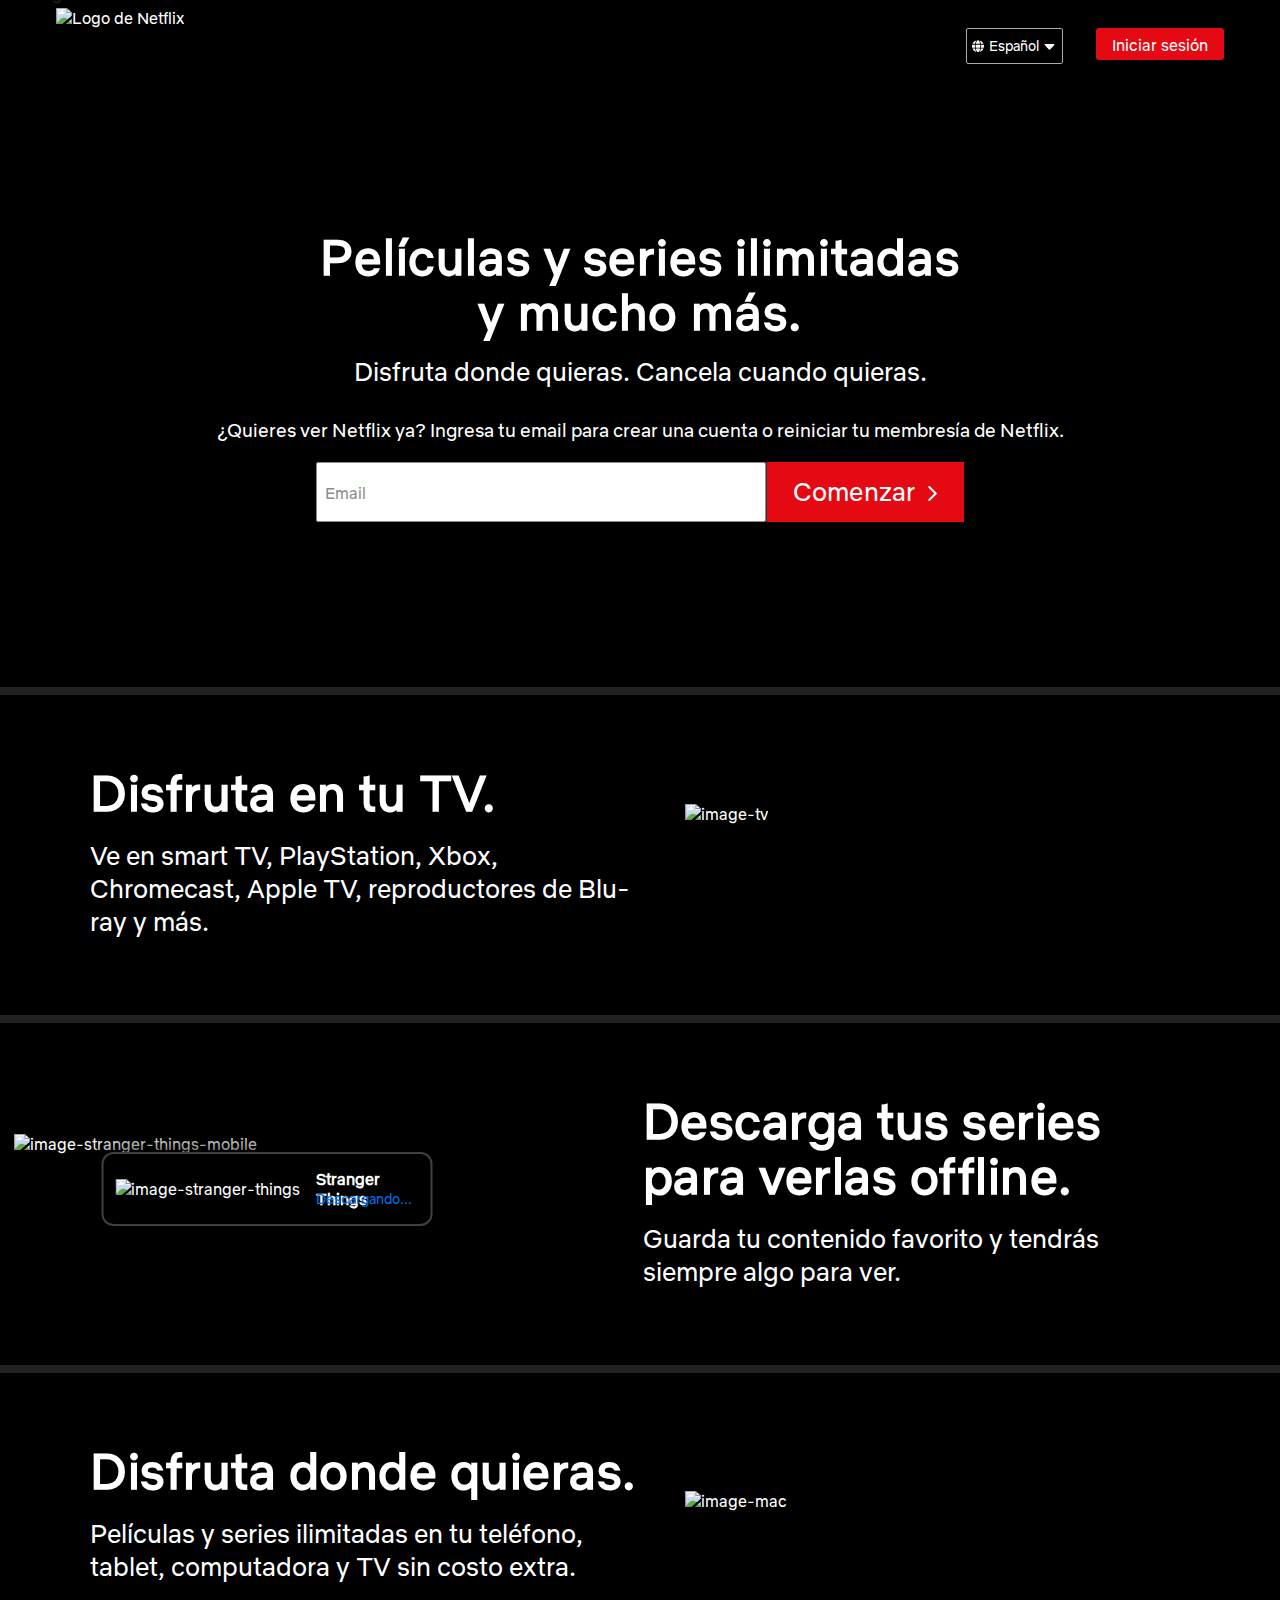
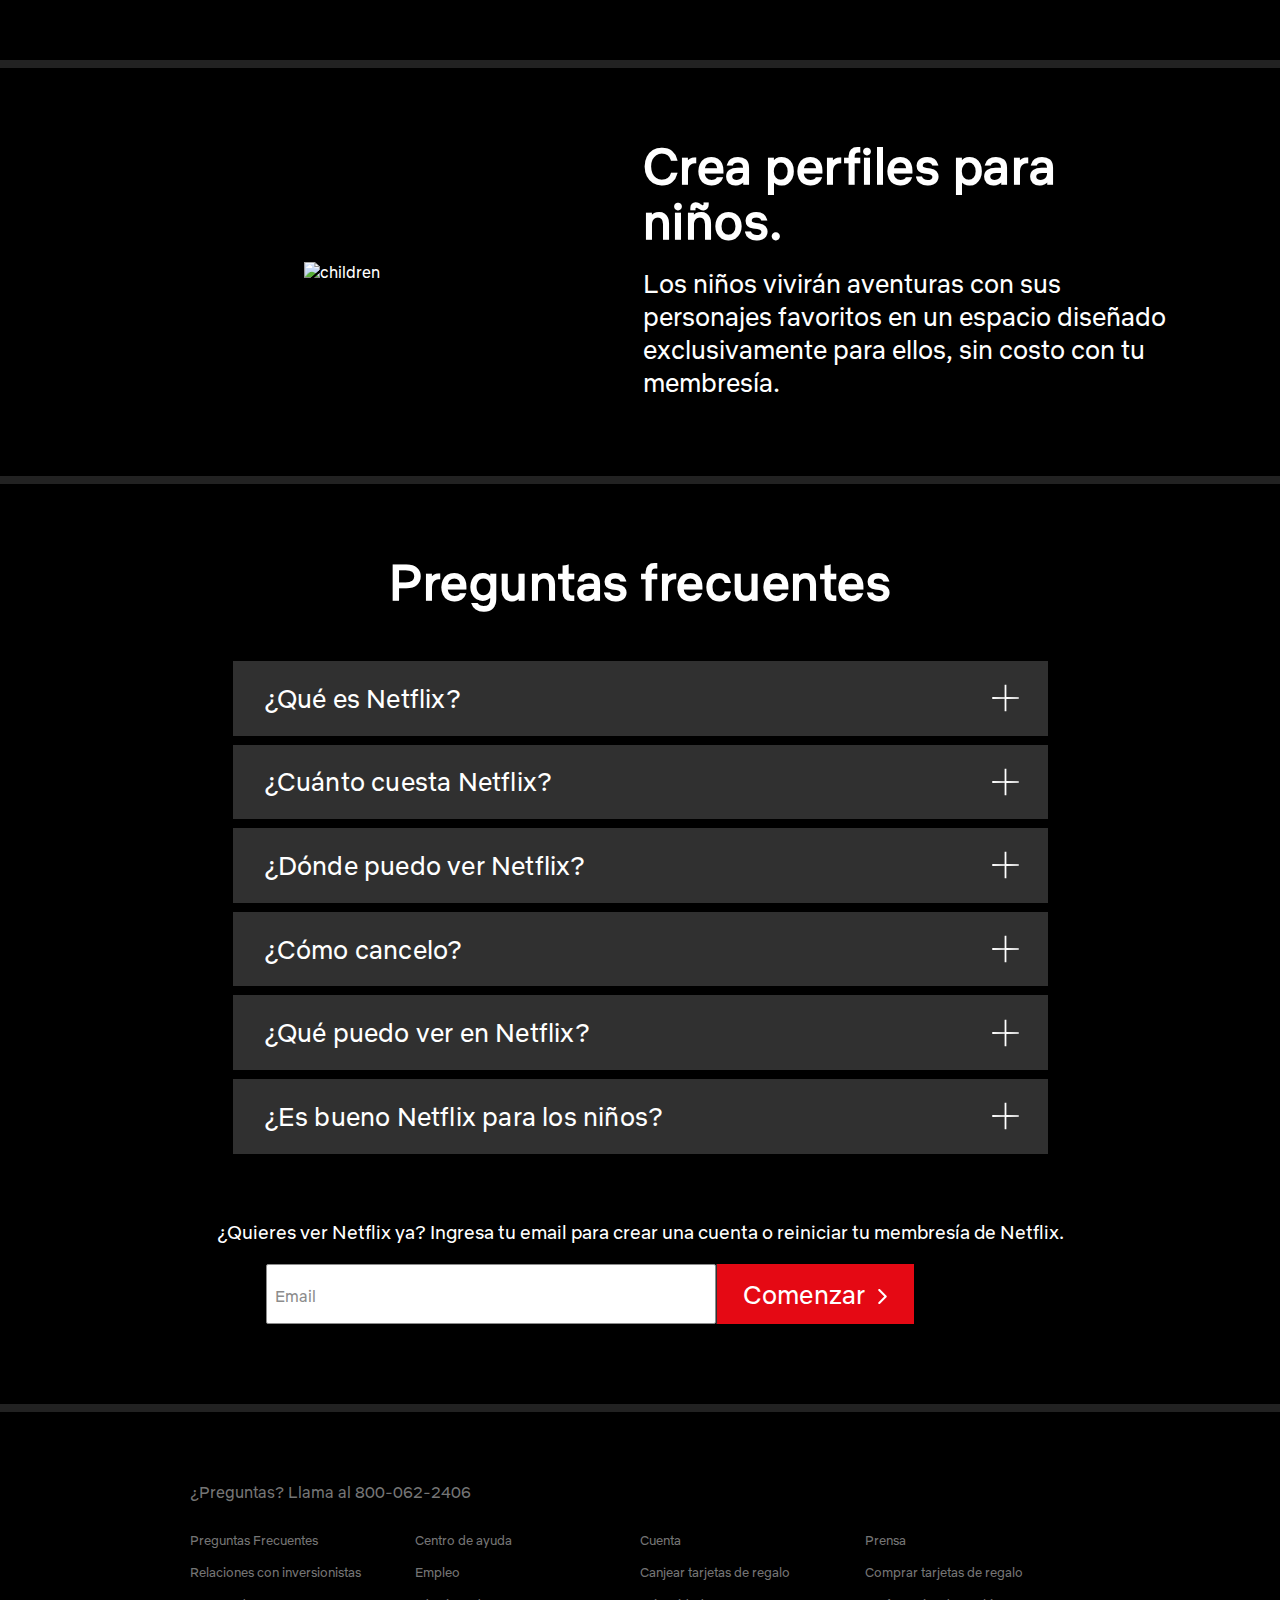
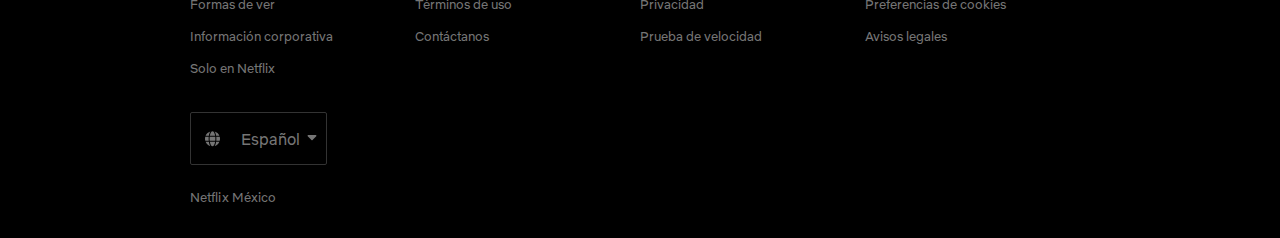
==== commit b875aff2: "cambios en el buscador principal" ====
--- a/index.html
+++ b/index.html
@@ -45,7 +45,8 @@
                <h3>¿Quieres ver Netflix ya? Ingresa tu email para crear una cuenta o reiniciar tu membresía de Netflix.</h3>
                
                <div class="input">
-                  <input type="email" class="input__email" name="" id="" placeholder="Email">
+                  <input type="email" class="input__email" name="" id="" required>
+                  <label for="">Email</label>
    
                   <div>
                      <button type="submit" class = "input__submit">
@@ -226,8 +227,9 @@
                <h3>¿Quieres ver Netflix ya? Ingresa tu email para crear una cuenta o reiniciar tu membresía de Netflix.</h3>
                
                <div class="input">
-                  <input type="email" class="input__email" name="" id="" placeholder="Email">
-   
+                  <input type="email" class="input__email" name="" id="" required>
+                  <label for="">Email</label>
+                  
                   <div>
                      <button type="submit" class = "input__submit">
                         <span class="text-begin">Comenzar</span>
--- a/css/styles.css
+++ b/css/styles.css
@@ -94,6 +94,8 @@
   -webkit-box-pack: center;
       -ms-flex-pack: center;
           justify-content: center;
+  position: relative;
+  width: 850px;
 }
 
 .form .input__email {
@@ -105,6 +107,29 @@
   outline: none;
   margin-bottom: 10px;
   font-size: 16px;
+  border-radius: 2px;
+  border: none;
+  border: solid 1px #8c8c8c;
+}
+
+.form .input input:focus + label,
+.form .input input:valid + label {
+  top: 7px;
+  font-size: 13px;
+  font-weight: 700;
+  -webkit-transform: translateY(0);
+          transform: translateY(0);
+}
+
+.form .input label {
+  position: absolute;
+  transition: font .1s ease,top .1s ease,transform .1s ease,-webkit-transform .1s ease;
+  -webkit-transform: translateY(-50%);
+          transform: translateY(-50%);
+  top: 45%;
+  left: 110px;
+  color: #8c8c8c;
+  font-size: 16rem;
 }
 
 .form .input__email:focus {
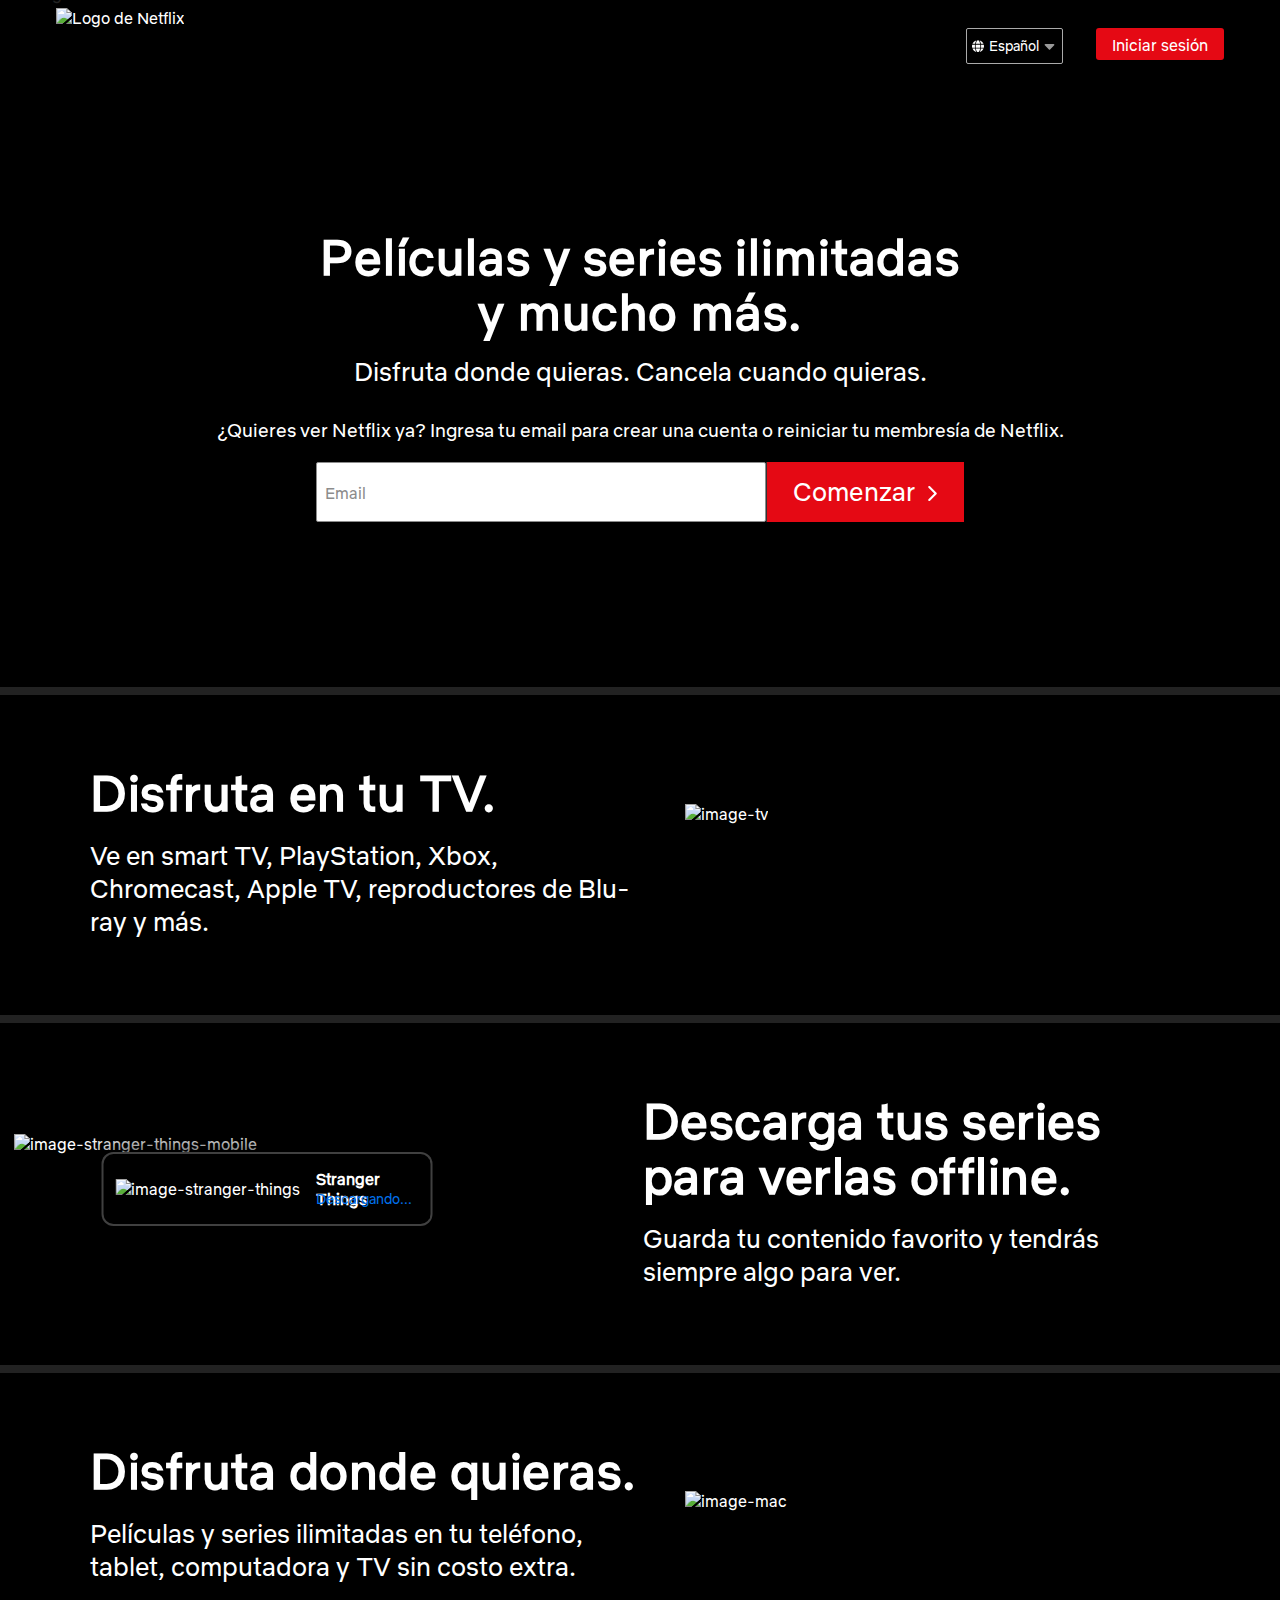
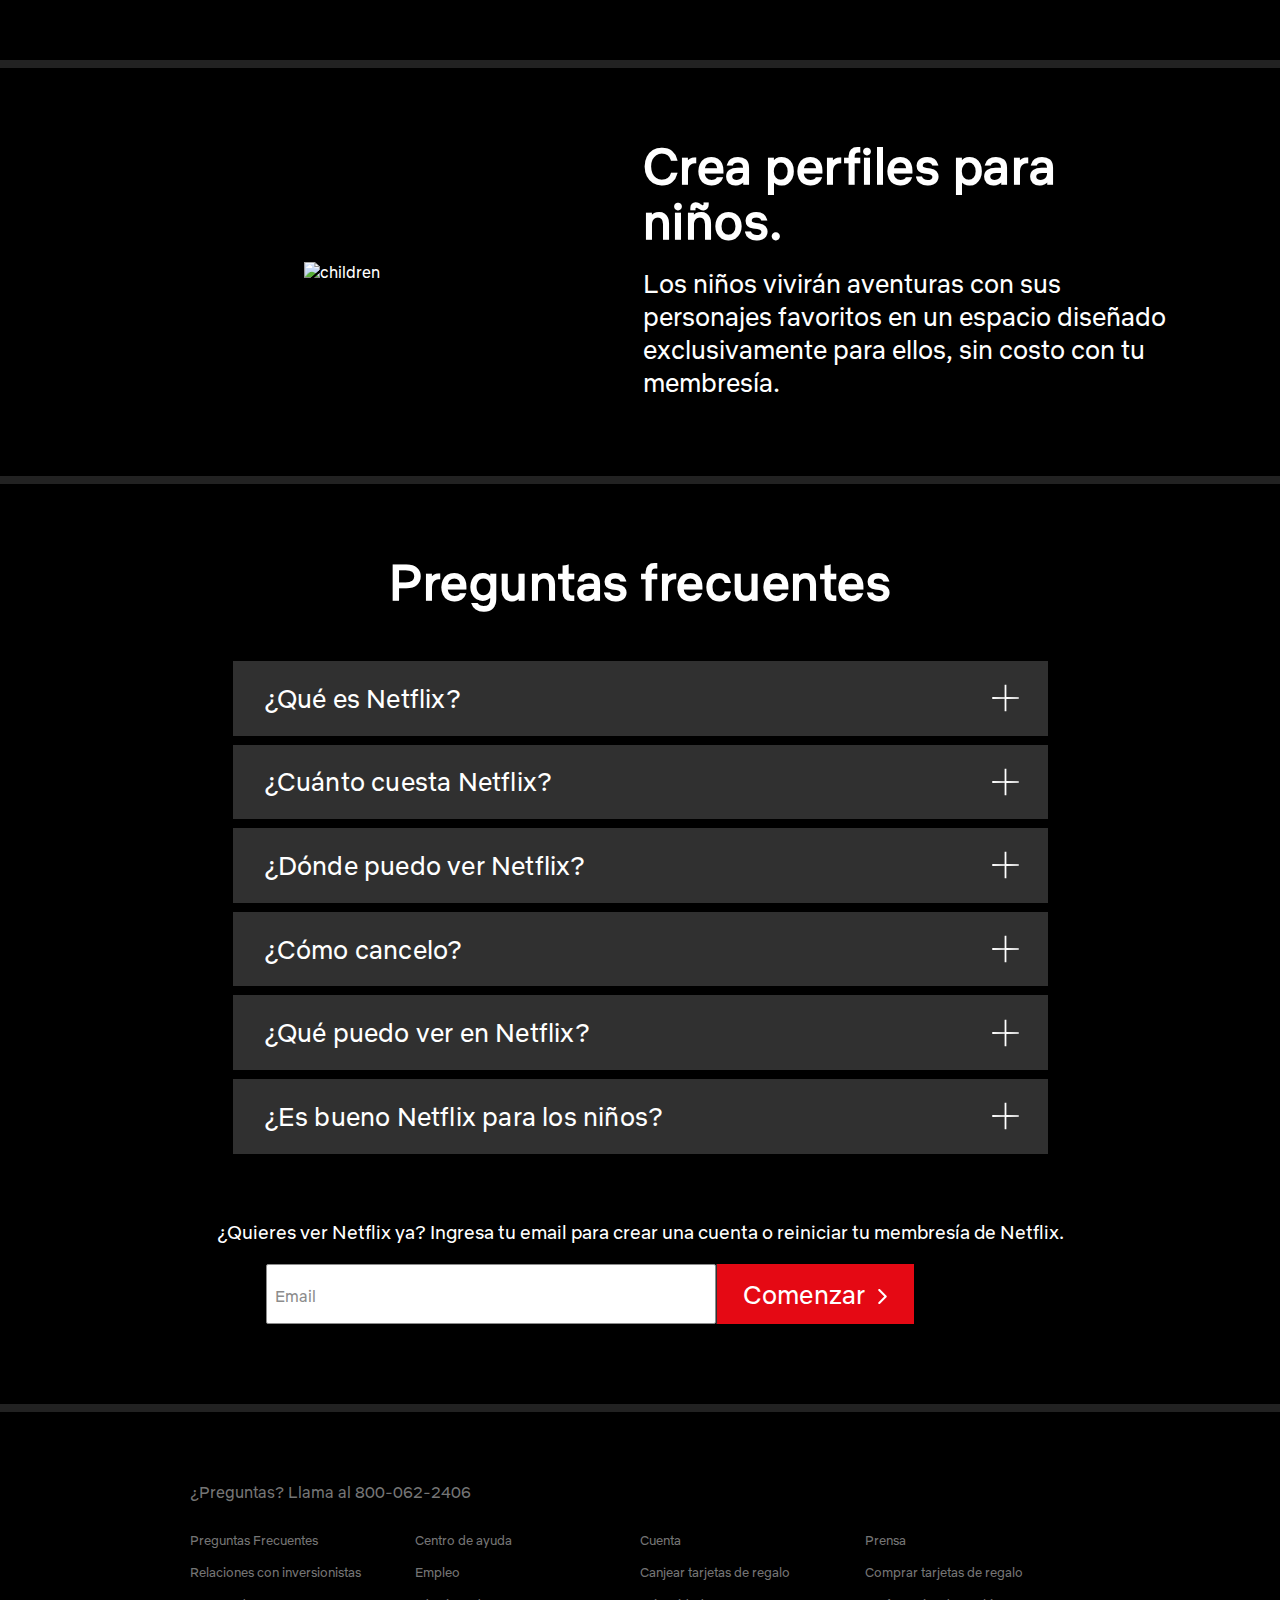
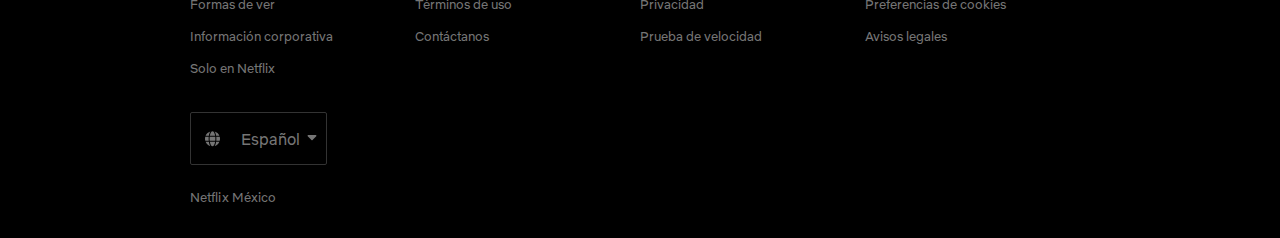
==== commit b2631e95: "se termina la card en el archivo login" ====
--- a/index.html
+++ b/index.html
@@ -27,7 +27,7 @@
                   
                   <select name="" id="" class="lenguage">
                      <option value="español">Español</option>
-                     <option value="español">English</option>
+                     <option value="english">English</option>
                   </select>
 
                   <svg class="down" aria-hidden="true" focusable="false" data-prefix="fas" data-icon="sort-down" class="svg-inline--fa fa-sort-down fa-w-10" role="img" xmlns="http://www.w3.org/2000/svg" viewBox="0 0 320 512"><path fill="currentColor" d="M41 288h238c21.4 0 32.1 25.9 17 41L177 448c-9.4 9.4-24.6 9.4-33.9 0L24 329c-15.1-15.1-4.4-41 17-41z"></path></svg>
@@ -327,7 +327,7 @@
 
                      <select name="" id="" class="lenguage select-down">
                         <option value="español">Español</option>
-                        <option value="español">English</option>
+                        <option value="english">English</option>
                      </select>
 
                      <svg class="down arrow-down" aria-hidden="true" focusable="false" data-prefix="fas" data-icon="sort-down" class="svg-inline--fa fa-sort-down fa-w-10" role="img" xmlns="http://www.w3.org/2000/svg" viewBox="0 0 320 512"><path fill="currentColor" d="M41 288h238c21.4 0 32.1 25.9 17 41L177 448c-9.4 9.4-24.6 9.4-33.9 0L24 329c-15.1-15.1-4.4-41 17-41z"></path></svg>
--- a/css/styles.css
+++ b/css/styles.css
@@ -73,6 +73,7 @@
   color: white;
   left: 78px;
   top: 6px;
+  z-index: -1;
 }
 
 .form {
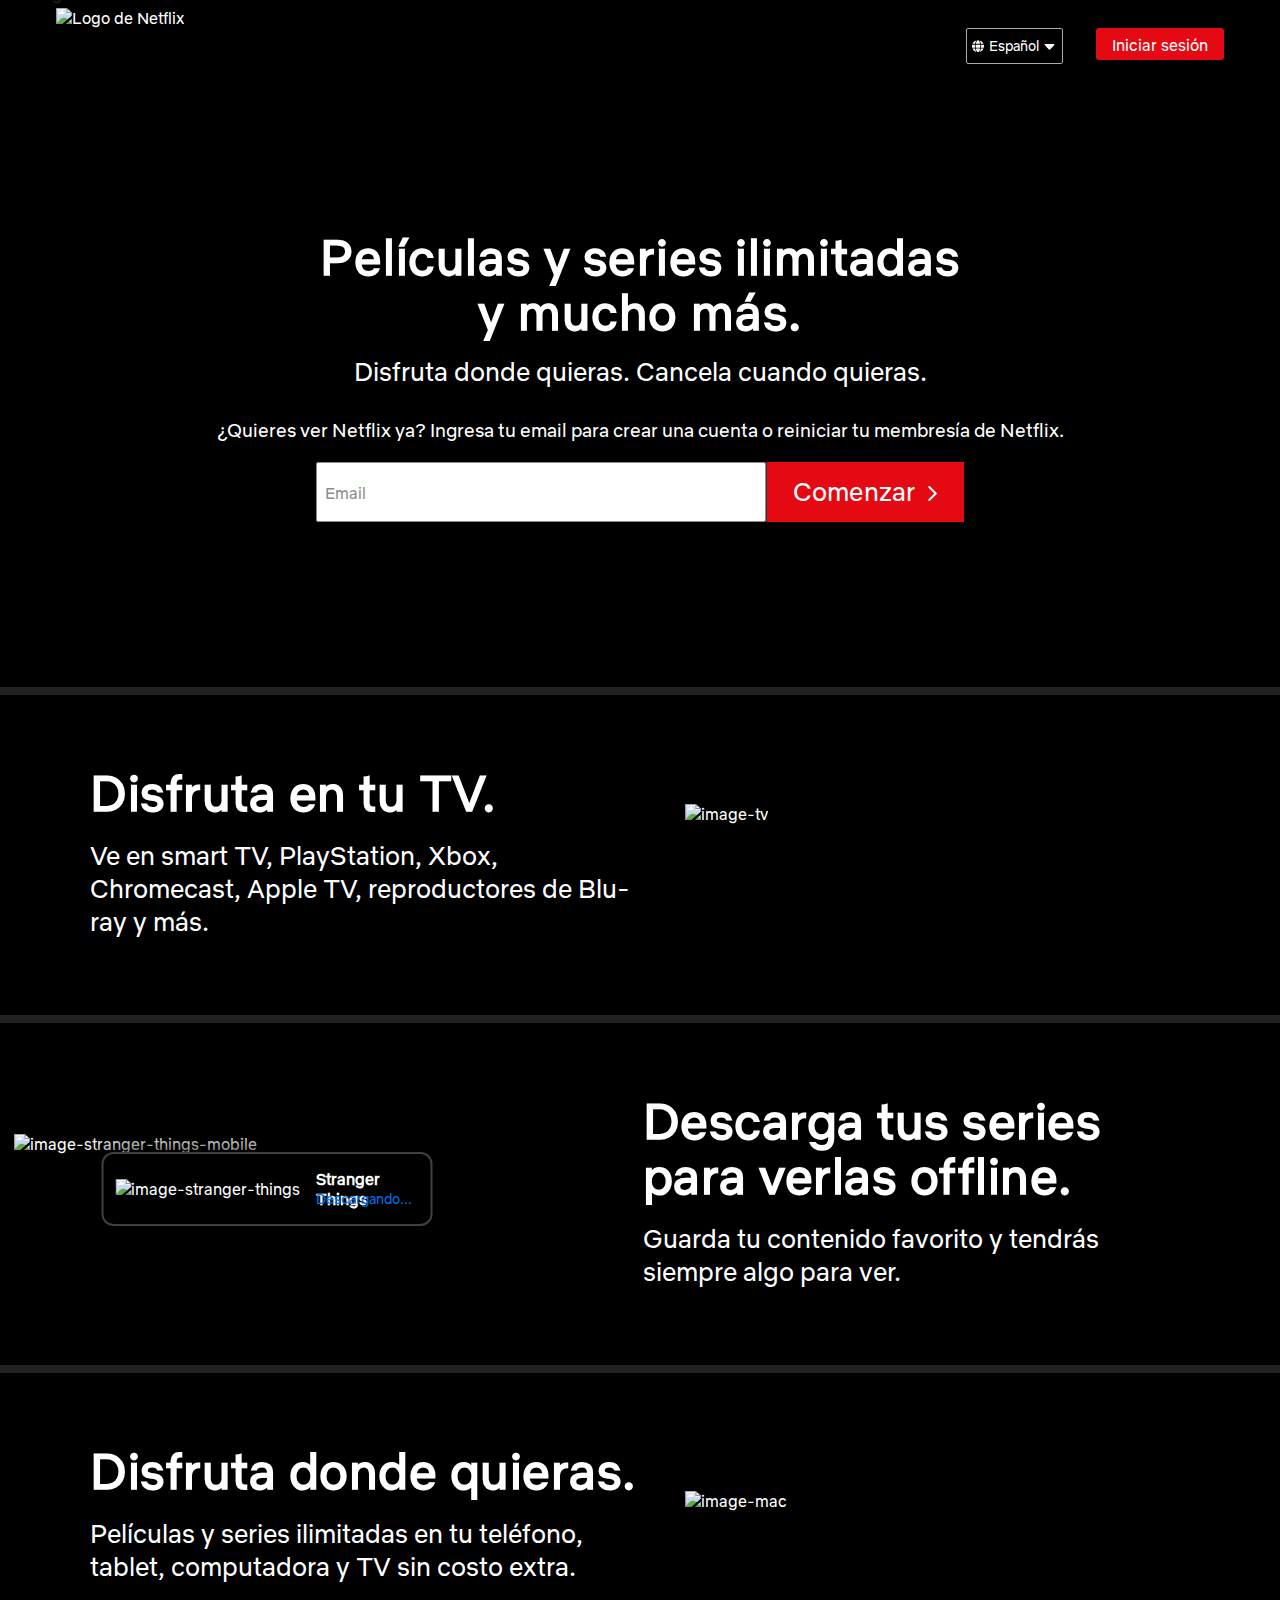
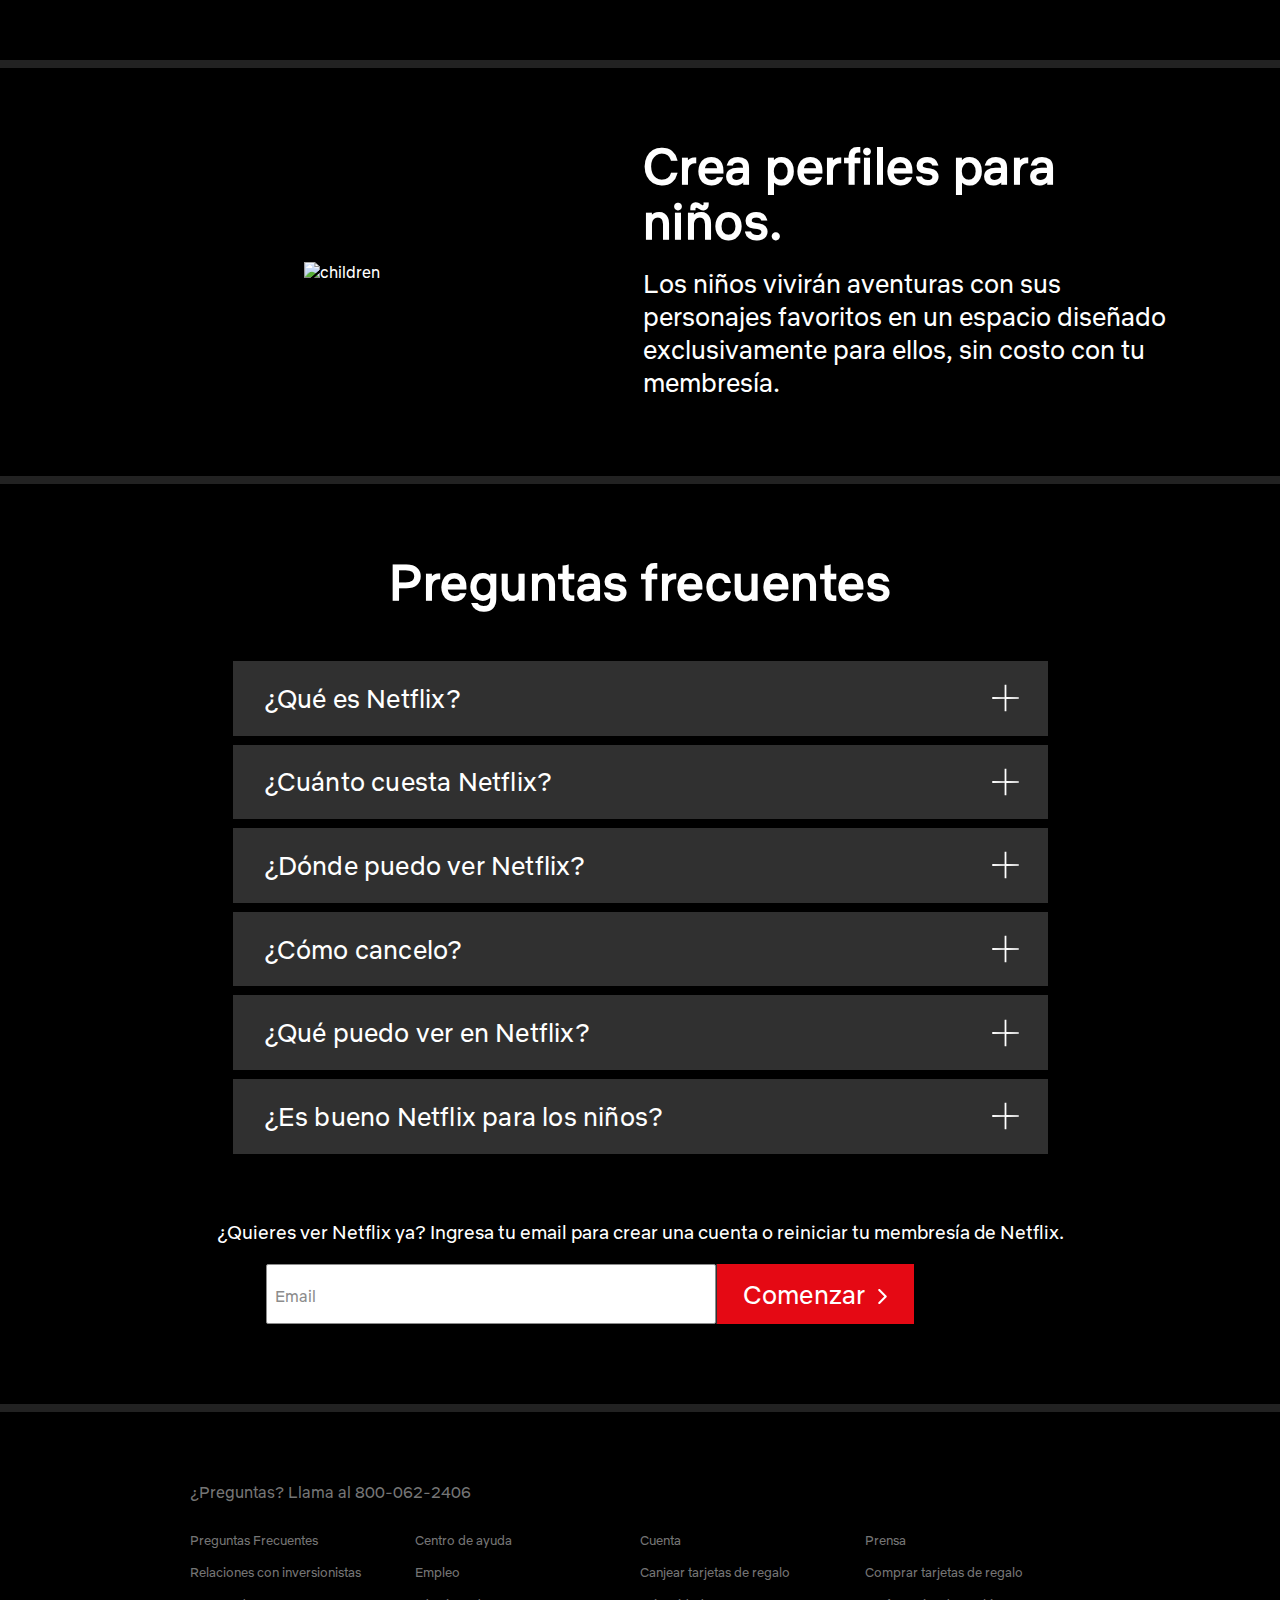
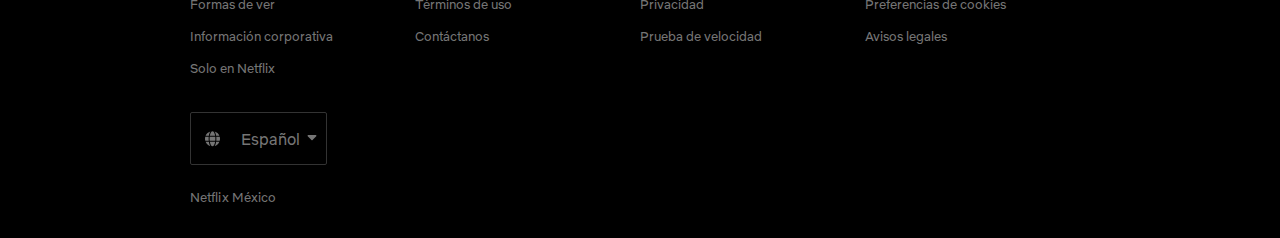
==== commit c1fe2dae: "se termina el login" ====
--- a/index.html
+++ b/index.html
@@ -246,7 +246,7 @@
          <div class="footer-container">
             <div class="wrapper">
                <div class="site-footer">
-                  <p class="footer-p">
+                  <p class="footer-call">
                      ¿Preguntas? Llama al 
                      <a class="phone-number" href="tel:800-062-2406">800-062-2406</a>
                   </p>
--- a/css/styles.css
+++ b/css/styles.css
@@ -73,7 +73,6 @@
   color: white;
   left: 78px;
   top: 6px;
-  z-index: -1;
 }
 
 .form {
@@ -597,17 +596,17 @@
   margin: 0 auto;
 }
 
-.footer-container .wrapper .site-footer .footer-p {
+.footer-container .wrapper .site-footer .footer-call {
   padding: 0;
   margin: 0 0 30px;
 }
 
-.footer-container .wrapper .site-footer .footer-p .phone-number {
+.footer-container .wrapper .site-footer .footer-call .phone-number {
   text-decoration: none;
   color: #757575;
 }
 
-.footer-container .wrapper .site-footer .footer-p .phone-number:hover {
+.footer-container .wrapper .site-footer .footer-call .phone-number:hover {
   text-decoration: underline;
 }
 
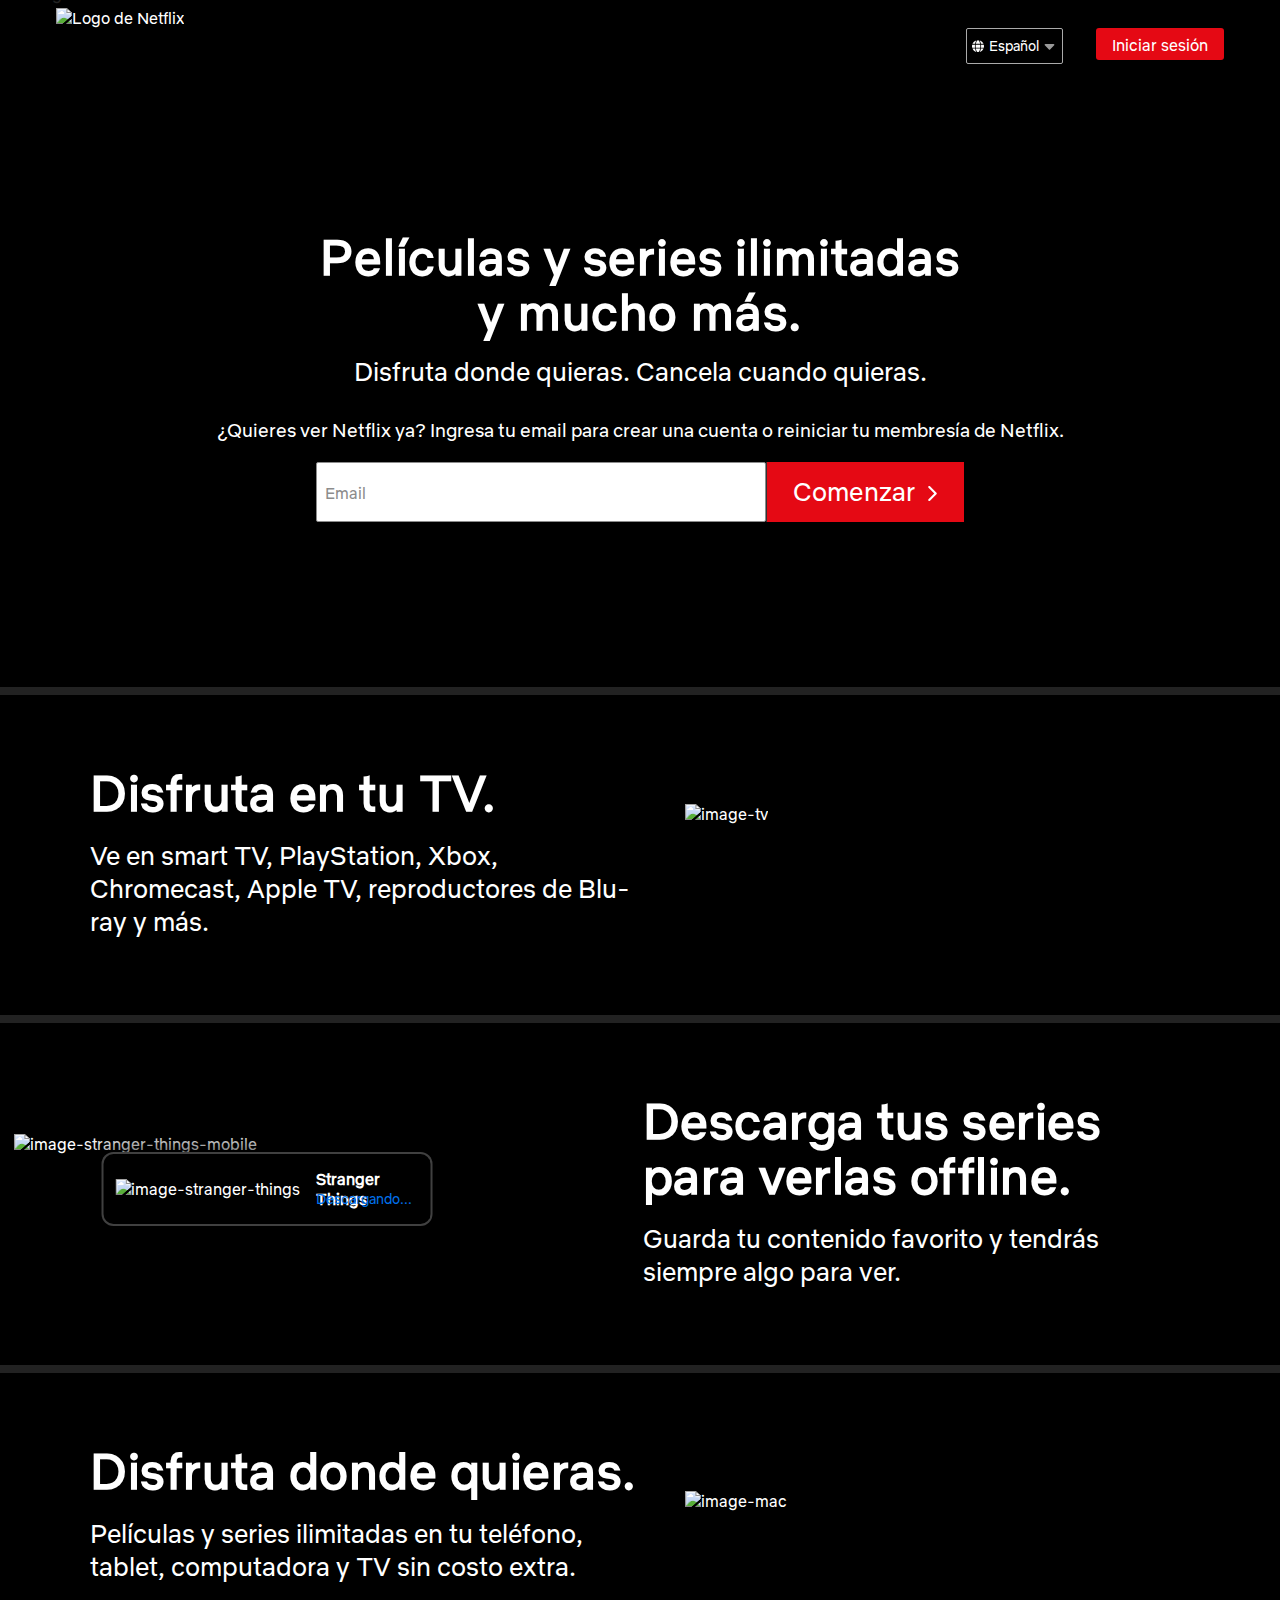
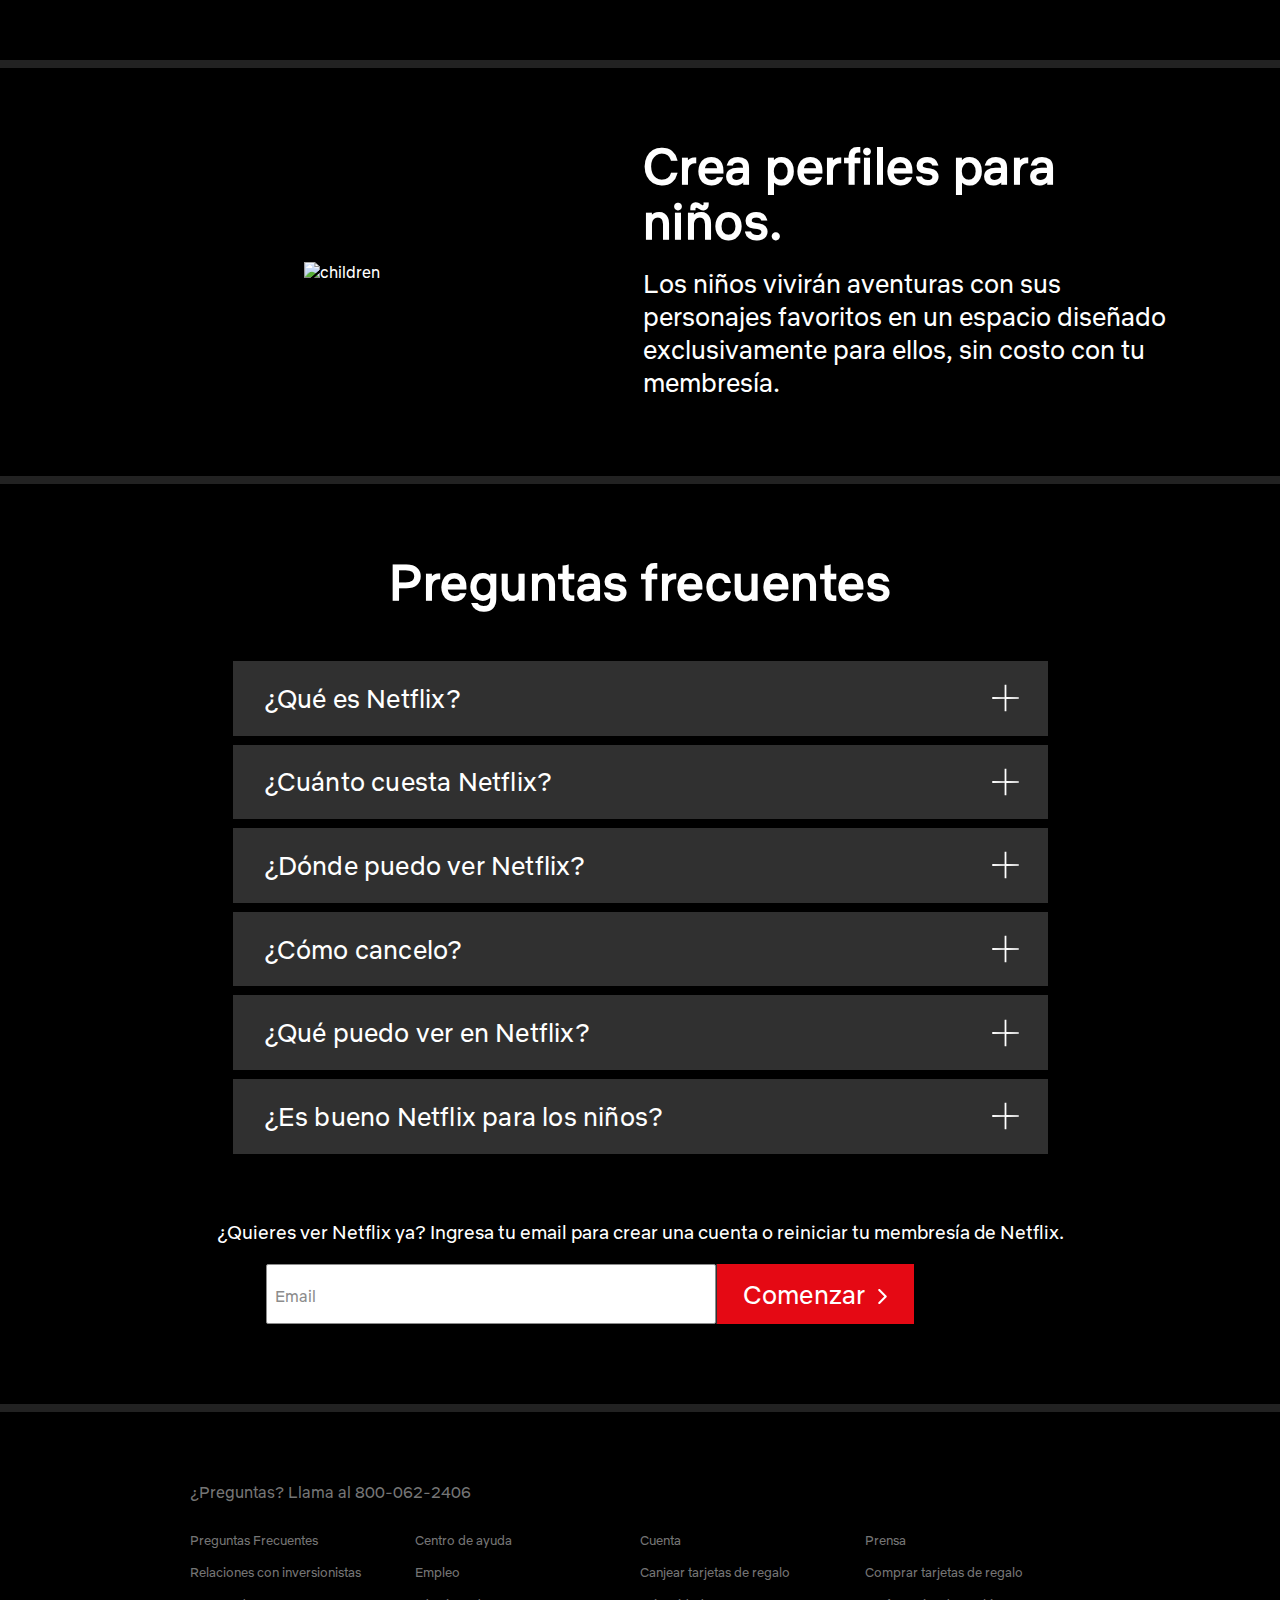
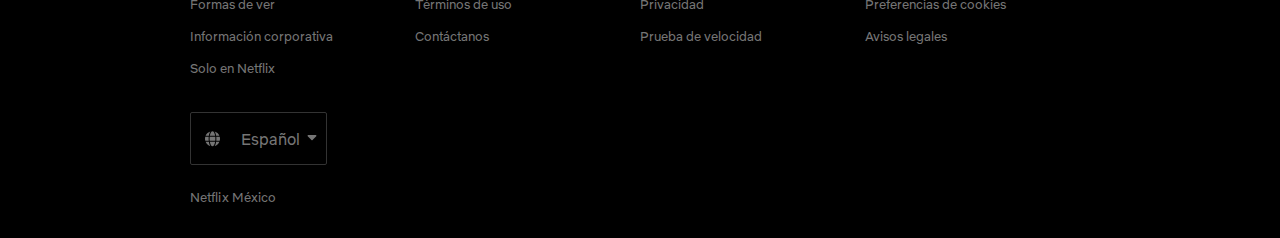
==== commit 8be602df: "Se ajusta main para version mobile" ====
--- a/index.html
+++ b/index.html
@@ -8,7 +8,7 @@
       <link rel="preconnect" href="https://fonts.googleapis.com">
       <link rel="preconnect" href="https://fonts.gstatic.com" crossorigin>
       <link href="https://fonts.googleapis.com/css2?family=Bebas+Neue&family=Roboto:wght@100;300;700&display=swap" rel="stylesheet">
-      <link rel="stylesheet" href="css/styles.css">
+      <link rel="stylesheet" href="css/styles.min.css">
    </head>
    <body>
       <div class="main">
@@ -25,7 +25,7 @@
 
                   <svg class="globe" aria-hidden="true" focusable="false" data-prefix="fas" data-icon="globe" class="svg-inline--fa fa-globe fa-w-16" role="img" xmlns="http://www.w3.org/2000/svg" viewBox="0 0 496 512"><path fill="currentColor" d="M336.5 160C322 70.7 287.8 8 248 8s-74 62.7-88.5 152h177zM152 256c0 22.2 1.2 43.5 3.3 64h185.3c2.1-20.5 3.3-41.8 3.3-64s-1.2-43.5-3.3-64H155.3c-2.1 20.5-3.3 41.8-3.3 64zm324.7-96c-28.6-67.9-86.5-120.4-158-141.6 24.4 33.8 41.2 84.7 50 141.6h108zM177.2 18.4C105.8 39.6 47.8 92.1 19.3 160h108c8.7-56.9 25.5-107.8 49.9-141.6zM487.4 192H372.7c2.1 21 3.3 42.5 3.3 64s-1.2 43-3.3 64h114.6c5.5-20.5 8.6-41.8 8.6-64s-3.1-43.5-8.5-64zM120 256c0-21.5 1.2-43 3.3-64H8.6C3.2 212.5 0 233.8 0 256s3.2 43.5 8.6 64h114.6c-2-21-3.2-42.5-3.2-64zm39.5 96c14.5 89.3 48.7 152 88.5 152s74-62.7 88.5-152h-177zm159.3 141.6c71.4-21.2 129.4-73.7 158-141.6h-108c-8.8 56.9-25.6 107.8-50 141.6zM19.3 352c28.6 67.9 86.5 120.4 158 141.6-24.4-33.8-41.2-84.7-50-141.6h-108z"></path></svg>
                   
-                  <select name="" id="" class="lenguage">
+                  <select name="" id="" class="language">
                      <option value="español">Español</option>
                      <option value="english">English</option>
                   </select>
@@ -38,7 +38,7 @@
          </div>
 
          <div class="main__info">
-            <h1>Películas y series ilimitadas <br>y mucho más.</h1>
+            <h1>Películas y series <br class="only-mobile"> ilimitadas <br class="only-desktop">y mucho más.</h1>
             <h2>Disfruta donde quieras. Cancela cuando quieras.</h2>
       
             <form class="form">
@@ -325,7 +325,7 @@
    
                      <svg class="globe globe-down" aria-hidden="true" focusable="false" data-prefix="fas" data-icon="globe" class="svg-inline--fa fa-globe fa-w-16" role="img" xmlns="http://www.w3.org/2000/svg" viewBox="0 0 496 512"><path fill="currentColor" d="M336.5 160C322 70.7 287.8 8 248 8s-74 62.7-88.5 152h177zM152 256c0 22.2 1.2 43.5 3.3 64h185.3c2.1-20.5 3.3-41.8 3.3-64s-1.2-43.5-3.3-64H155.3c-2.1 20.5-3.3 41.8-3.3 64zm324.7-96c-28.6-67.9-86.5-120.4-158-141.6 24.4 33.8 41.2 84.7 50 141.6h108zM177.2 18.4C105.8 39.6 47.8 92.1 19.3 160h108c8.7-56.9 25.5-107.8 49.9-141.6zM487.4 192H372.7c2.1 21 3.3 42.5 3.3 64s-1.2 43-3.3 64h114.6c5.5-20.5 8.6-41.8 8.6-64s-3.1-43.5-8.5-64zM120 256c0-21.5 1.2-43 3.3-64H8.6C3.2 212.5 0 233.8 0 256s3.2 43.5 8.6 64h114.6c-2-21-3.2-42.5-3.2-64zm39.5 96c14.5 89.3 48.7 152 88.5 152s74-62.7 88.5-152h-177zm159.3 141.6c71.4-21.2 129.4-73.7 158-141.6h-108c-8.8 56.9-25.6 107.8-50 141.6zM19.3 352c28.6 67.9 86.5 120.4 158 141.6-24.4-33.8-41.2-84.7-50-141.6h-108z"></path></svg>
 
-                     <select name="" id="" class="lenguage select-down">
+                     <select name="" id="" class="language select-down">
                         <option value="español">Español</option>
                         <option value="english">English</option>
                      </select>
--- a/css/styles.min.css
+++ b/css/styles.min.css
@@ -0,0 +1,2 @@
+*{margin:0;padding:0}html{font-size:6.25%}img{font-size:16px}ul{padding:0;list-style:none}button{-webkit-appearance:button;cursor:pointer;font-family:'NetflixSans'}@font-face{font-family:'NetflixSans';src:url("../fonts/NetflixSansRegular.ttf") format("truetype");font-style:normal;font-weight:normal}body{width:100%;-webkit-box-sizing:border-box;box-sizing:border-box;font-family:'NetflixSans';background:#000}.main{width:inherit;height:686.984px;border-bottom:8px solid #222;background-color:#000;color:#fff;min-height:100%;margin:0;padding:0;position:relative;z-index:0}.main__background{position:absolute;width:100%;height:702.984px;opacity:0.5;top:-16px}.main__background img{min-height:100%;min-width:100%;-o-object-fit:cover;object-fit:cover;width:100%;height:100%}.main__background .wrapper{background-image:-webkit-gradient(linear, left bottom, left top, color-stop(0, rgba(0,0,0,0.5)), color-stop(60%, rgba(0,0,0,0)), to(rgba(0,0,0,0.5)));background-image:linear-gradient(to top, rgba(0,0,0,0.5) 0, rgba(0,0,0,0) 60%, rgba(0,0,0,0.5) 100%);position:absolute;top:0;bottom:0;right:0;left:0}.main .header{position:relative;left:0;top:0;z-index:2;width:100%;height:90px;border-bottom:transparent;background:-webkit-gradient(linear, left top, left bottom, color-stop(0, rgba(0,0,0,0.5)), to(rgba(0,0,0,0)));background:linear-gradient(to bottom, rgba(0,0,0,0.5) 0, rgba(0,0,0,0) 100%)}.main .header .header_items{display:-webkit-box;display:-ms-flexbox;display:flex;-webkit-box-pack:justify;-ms-flex-pack:justify;justify-content:space-between;margin:0 56px}.main .header .header_items__logo{height:76px;margin-top:8px}.main .header .header_items__buttons{margin-top:28px;position:relative}.main .header .header_items__buttons--login{background-color:#e50914;line-height:normal;padding:7px 16px;font-weight:400;font-size:16px;border-radius:3px;border:none;height:32px}.main .header .header_items__buttons--login a{color:#fff;text-decoration:none}.main__info{color:#fff;position:relative;display:-webkit-box;display:-ms-flexbox;display:flex;-webkit-box-orient:vertical;-webkit-box-direction:normal;-ms-flex-direction:column;flex-direction:column;-webkit-box-pack:center;-ms-flex-pack:center;justify-content:center;-webkit-box-align:center;-ms-flex-align:center;align-items:center;padding:140px 45px;max-width:950px;text-align:center;margin:0 auto}.main__info h1{font-size:49.6rem;width:640px;max-width:640px;margin:0 auto;text-align:center;line-height:1.1;font-family:'NetflixSans';letter-spacing:0.86px}.main__info h2{font-size:26rem;margin:16px auto;font-weight:400}select,option{background:#00000066;font-family:'NetflixSans'}.language{color:#fff;padding:8px 22px;background:#00000066;border:1px solid #aaa;font-size:14rem;margin-right:32px;width:97px;-webkit-appearance:none;-moz-appearance:none;appearance:none;border-radius:2px;line-height:18px;font-family:'NetflixSans'}.globe{position:absolute;color:white;margin-left:6px;width:12px;margin-top:12px}.down{position:absolute;width:11px;color:white;left:78px;top:6px;z-index:-1}.only-desktop{display:block}.only-mobile{display:none}.form{padding-top:13.6px;max-width:950px;margin:0 auto}.form h3{font-size:19.2rem;font-weight:400;padding-bottom:20px}.form .input{display:-webkit-box;display:-ms-flexbox;display:flex;-webkit-box-pack:center;-ms-flex-pack:center;justify-content:center;position:relative;width:850px}.form .input__email{width:450px;height:60px;padding:10px 10px 0;-webkit-box-sizing:border-box;box-sizing:border-box;outline:none;margin-bottom:10px;font-size:16px;border-radius:2px;border:none;border:solid 1px #8c8c8c}.form .input input:focus+label,.form .input input:valid+label{top:7px;font-size:13px;font-weight:700;-webkit-transform:translateY(0);transform:translateY(0)}.form .input label{position:absolute;transition:font .1s ease,top .1s ease,transform .1s ease,-webkit-transform .1s ease;-webkit-transform:translateY(-50%);transform:translateY(-50%);top:45%;left:110px;color:#8c8c8c;font-size:16rem}.form .input__email:focus{border-color:#0071eb}.form .input__submit{color:#fff;width:198.5px;height:60px;background-color:#e50914;border:none;border-left:1px solid #333;font-size:26rem;padding:0 26px;display:-webkit-box;display:-ms-flexbox;display:flex;-webkit-box-align:center;-ms-flex-align:center;align-items:center;letter-spacing:0.2px}.form .input__submit .arrow{display:-webkit-box;display:-ms-flexbox;display:flex;margin-left:10px;margin-top:4px}.form .input__submit .arrow svg{height:15px;width:15px}@media (max-width: 600px){.main{height:538px}.main__background{height:555px}.main .header .header_items{padding:0 19px;margin:0;background-image:-webkit-gradient(linear, left top, left bottom, color-stop(66%, rgba(0,0,0,0.8)), color-stop(100%, rgba(0,0,0,0)), to(rgba(0,0,0,0.5)));background-image:linear-gradient(to bottom, rgba(0,0,0,0.8) 66%, rgba(0,0,0,0) 100%, rgba(0,0,0,0.5) 100%)}.main .header .header_items__logo{height:50px;padding-top:22px}.main .header .header_items__buttons{margin-top:40px}.main .header .header_items__buttons--login{height:auto;padding:4px 8px}.main__info{padding:50px 19px}.main__info .form{width:100%;padding-top:0}.main__info .form .input{width:100%;display:block;margin:12px auto}.main__info .form .input label{top:20%;left:3%;font-size:14px}.main__info .form .input__email{height:48px;padding:10px 10px 0;width:100%}.main__info .form .input input:focus+label,.main__info .form .input .form .input input:valid+label{font-size:11px;top:5px}.main__info .form .input__submit{margin:5px auto;padding:0 16px;font-size:16px;height:40px;width:auto}.main__info .form .input__submit .text-begin{padding:5.6px 0}.main__info h1{font-size:26px;width:auto}.main__info h2{font-size:18px}.main__info h3{padding:0 5%}.language{padding:4px 22px;margin-right:12px}.globe{margin-top:10px}.down{top:3px}.only-desktop{display:none}.only-mobile{display:block}}.sections{border-bottom:8px solid #222;padding:70px 45px;-webkit-box-sizing:border-box;box-sizing:border-box;color:#fff}.sections .container{display:-webkit-box;display:-ms-flexbox;display:flex;max-width:1100px;margin:0 auto;-webkit-box-align:center;-ms-flex-align:center;align-items:center;-webkit-box-pack:justify;-ms-flex-pack:justify;justify-content:space-between;height:100%}.sections .container__text{width:52%;padding:0 48px 0 0}.sections .container__text h2{font-size:50rem;line-height:1.1;margin-bottom:8px;letter-spacing:0.5px}.sections .container__text h3{font-size:26rem;font-weight:400;margin:19.5px 0 6.5px}.sections .container__video{width:48%;height:100%;display:-webkit-box;display:-ms-flexbox;display:flex;-webkit-box-sizing:border-box;box-sizing:border-box}.sections .container__video .animation{position:relative;margin:-10% -5% -5% 0}.sections .container__video .animation img{max-width:100%;height:auto;border:0}.sections .container__video .animation__img{position:relative;z-index:2}.sections .container__video .animation__video{width:100%;height:100%;max-width:73%;max-height:54%;position:absolute;top:46%;left:50%;-webkit-transform:translate(-50%, -47%);transform:translate(-50%, -47%);overflow:hidden}.sections .container__video .animation__video--image{margin:0 16px 0 0;-webkit-box-flex:0;-ms-flex-positive:0;flex-grow:0;-ms-flex-negative:0;flex-shrink:0}.sections .container__video .animation__video--image .stranger-img{height:72px}.sections .container__video .animation__video--text{margin:4.8px 0;-webkit-box-flex:1;-ms-flex-positive:1;flex-grow:1;-ms-flex-negative:1;flex-shrink:1}.sections .container__video .animation__video--text .text-0{height:20px;font-size:16rem;color:#fff;font-weight:600}.sections .container__video .animation__video--text .text-1{height:19px;font-size:14.4rem;color:#0071eb;font-weight:400}.sections .container__video .animation__video.stranger_animation{height:76px;position:absolute;left:50%;top:unset;bottom:8%;z-index:3;-webkit-transform:translateX(-50%);transform:translateX(-50%);margin:0 auto;background:#000;display:-webkit-box;display:-ms-flexbox;display:flex;-webkit-box-align:center;-ms-flex-align:center;align-items:center;width:60%;min-width:240px;border:2px solid rgba(255,255,255,0.25);-webkit-box-shadow:0 0 32px 0 #000;box-shadow:0 0 32px 0 #000;border-radius:12px;padding:8px 12px}.sections .container__video .animation .stranger_animation::after{width:48px;height:60px;outline:2px solid #000;outline-offset:-2px;display:block;background:url(https://omarsav.com/pictures/netflix/img/icon_load.gif) center center no-repeat;background-size:100%;content:'';-webkit-box-flex:0;-ms-flex-positive:0;flex-grow:0;-ms-flex-negative:0;flex-shrink:0}.sections .container__video.kids .animation{position:relative;overflow:hidden;margin:auto}.sections .container.reverse{-webkit-box-orient:horizontal;-webkit-box-direction:reverse;-ms-flex-flow:row-reverse;flex-flow:row-reverse}.sections .container.reverse .container__text{padding:0 0 0 48px}.sections .container.reverse .stranger .animation{margin:-8% 0 -4% -15%;min-height:100px;width:100%}.sections .faq{text-align:center}.sections .faq h2{font-size:50rem;line-height:1.1;margin-bottom:8px;letter-spacing:0.5px}.sections .faq .faq-list{width:75%;margin:52px auto;max-width:815px}.sections .faq .faq-list__item{margin:0 0 8px 0}.sections .faq .faq-list__item--button{padding:20.8px 57.2px 20.8px 31.2px;font-weight:400;position:relative;width:100%;border:0;display:block;text-align:left;background:#303030;font-size:26rem;color:#fff;letter-spacing:0.2px;margin-bottom:1px}.sections .faq .faq-list__item--button .svg-x{position:absolute;right:26px;top:50%;height:26px;width:26px;fill:#fff;-webkit-transform:translateY(-50%) rotate(0deg);transform:translateY(-50%) rotate(0deg)}.sections .faq .faq-list__item--button .rotate{-webkit-transform:translateY(-50%) rotate(-45deg);transform:translateY(-50%) rotate(-45deg)}.sections .faq .faq-list__item .answer span{background:#303030;font-size:26rem;text-align:left;padding:31.2px;display:inline-block}.sections .faq .faq-list__item .answer.open{max-height:1200px;-webkit-transition:max-height 0.25s cubic-bezier(0.5, 0, 0.1, 1);transition:max-height 0.25s cubic-bezier(0.5, 0, 0.1, 1)}.sections .faq .faq-list__item .answer.closed{max-height:0px;overflow:hidden;-webkit-transition:max-height 0.25s cubic-bezier(0.5, 0, 0.1, 1);transition:max-height 0.25s cubic-bezier(0.5, 0, 0.1, 1)}.sections.device .container .animation{margin:-5% -10% 0 0}.sections.device .container img{position:relative;z-index:2}.sections.device .animation__video{width:100%;height:100%;max-width:63%;max-height:47%;position:absolute;top:34%;left:50%;-webkit-transform:translate(-50%, -50%);transform:translate(-50%, -50%)}.sections.device .animation__video video{width:100%;height:100%}.footer-container{max-width:1000px;margin:0 auto;padding:70px 45px 0}.footer-container .wrapper{min-width:190px;width:100%;margin-top:0;padding-bottom:20px;font-size:16rem;color:#757575;position:relative}.footer-container .wrapper .site-footer{padding-top:0;width:90%;margin:0 auto}.footer-container .wrapper .site-footer .footer-call{padding:0;margin:0 0 30px}.footer-container .wrapper .site-footer .footer-call .phone-number{text-decoration:none;color:#757575}.footer-container .wrapper .site-footer .footer-call .phone-number:hover{text-decoration:underline}.footer-container .wrapper .site-footer .footer-links{padding:0;margin:0;max-width:1000px;font-size:13rem;-webkit-box-sizing:border-box;box-sizing:border-box;display:-webkit-box;display:-ms-flexbox;display:flex;-ms-flex-wrap:wrap;flex-wrap:wrap}.footer-container .wrapper .site-footer .footer-links__item{list-style:none;margin-left:0;-webkit-box-sizing:border-box;box-sizing:border-box;padding:0;margin-bottom:16px;min-width:100px;width:25%;padding-right:12px;vertical-align:top}.footer-container .wrapper .site-footer .footer-links__item a{color:#757575;text-decoration:none}.footer-container .wrapper .site-footer .footer-links__item a:hover{text-decoration:underline}.footer-container .wrapper .site-footer .lang-selection-container{margin-top:20px;position:relative}.footer-container .wrapper .site-footer .lang-selection-container select{font-size:16rem;background:transparent;color:#757575;border:1px solid #333;font-family:'NetflixSans';padding:12px;width:137px;height:53.19px}.footer-container .wrapper .site-footer .lang-selection-container .globe-down{margin-left:15px;width:15px;margin-top:19px;color:#757575}.footer-container .wrapper .site-footer .lang-selection-container .select-down{padding:12px 26px 12px 50px}.footer-container .wrapper .site-footer .lang-selection-container .arrow-down{width:10px;left:117px;top:14px;color:#757575}.footer-container .wrapper .site-footer .footer-country{font-size:13rem;margin-top:24px;margin-bottom:13px;letter-spacing:0.1px}
+/*# sourceMappingURL=styles.min.css.map */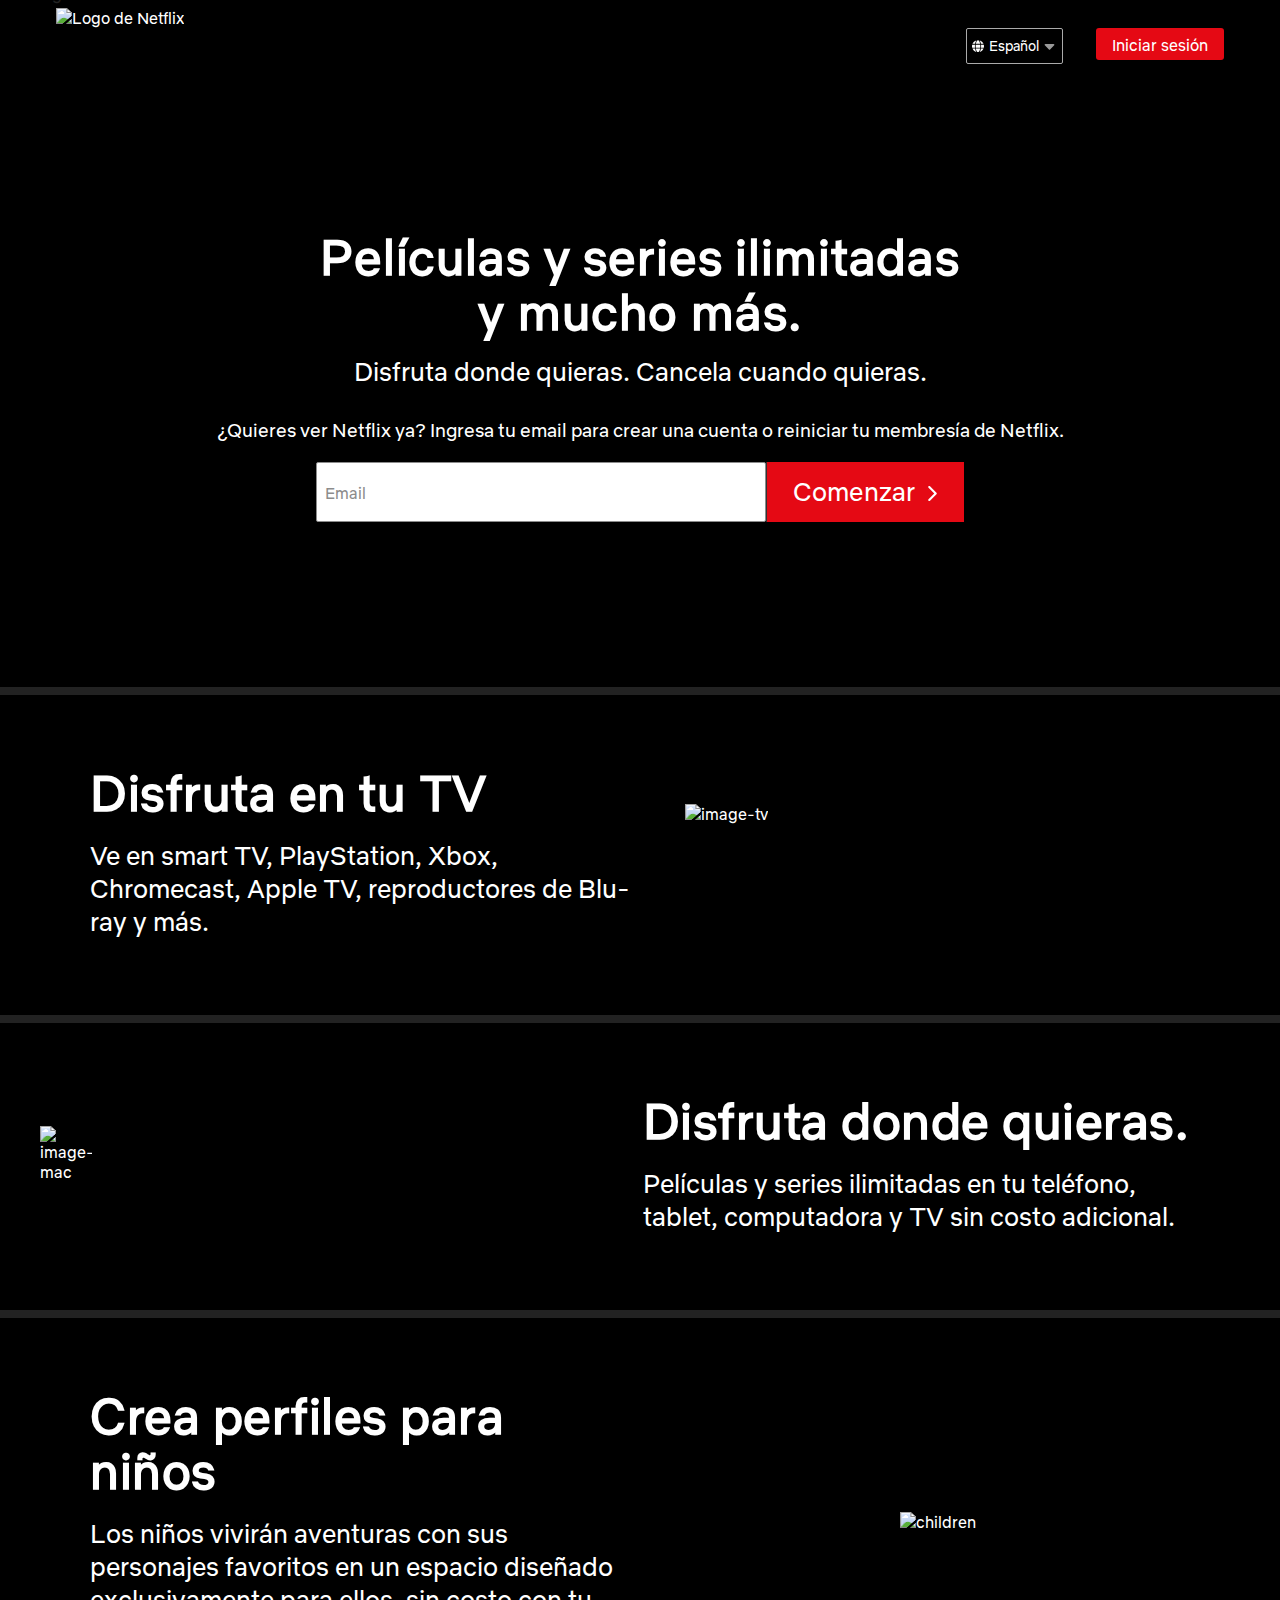
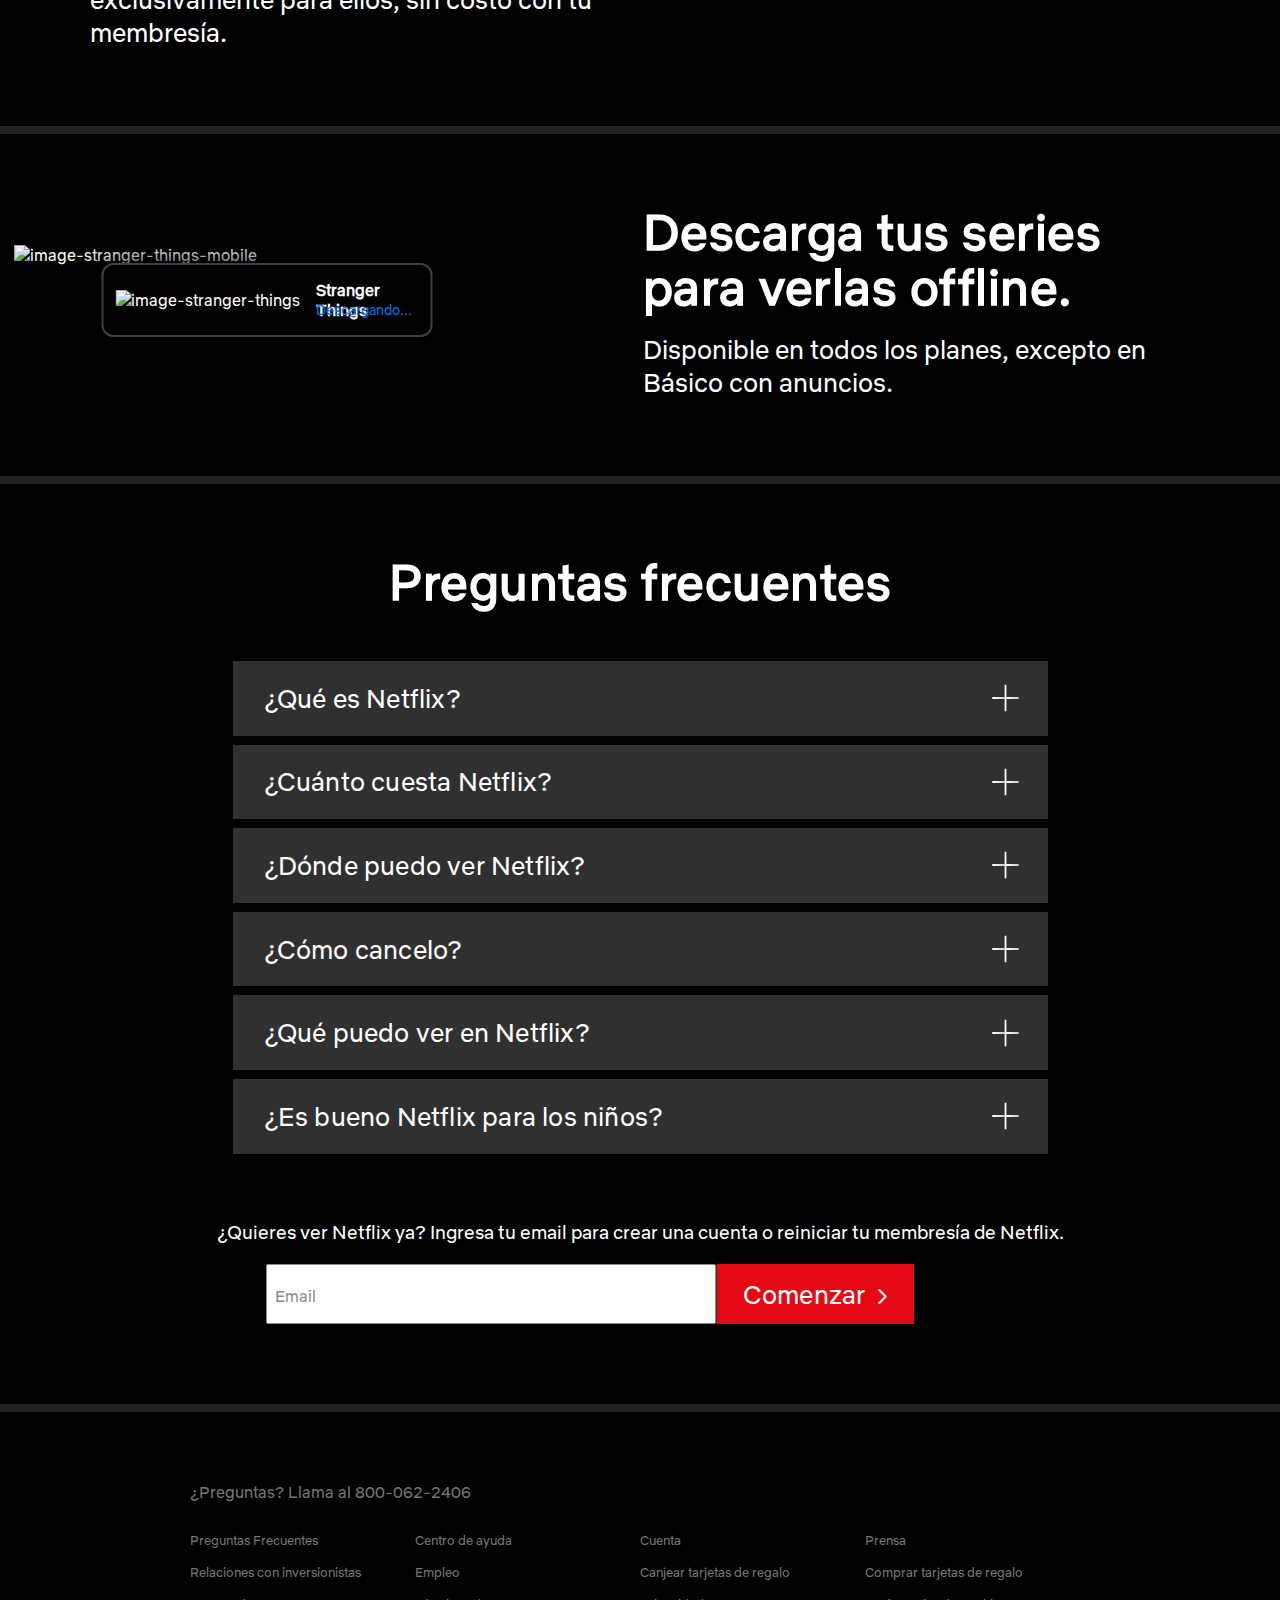
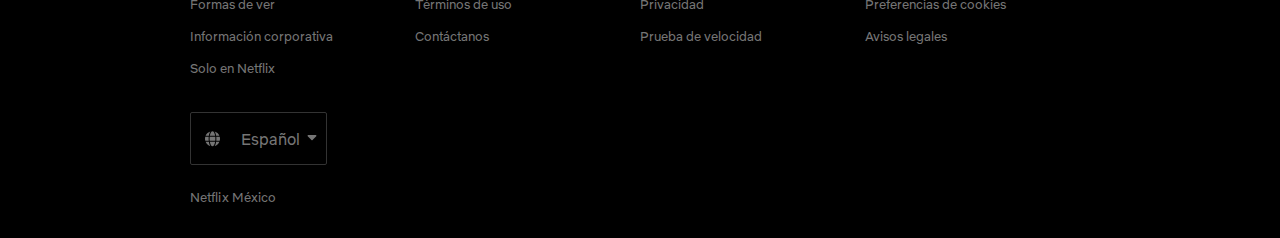
==== commit d2866644: "Se terminan las secciones en mobile" ====
--- a/index.html
+++ b/index.html
@@ -63,7 +63,7 @@
       <section class="sections">
          <div class="container">
             <div class="container__text">
-               <h2>Disfruta en tu TV.</h2>
+               <h2>Disfruta en tu TV</h2>
                <h3>Ve en smart TV, PlayStation, Xbox, Chromecast, Apple TV, reproductores de Blu-ray y más.</h3>
             </div>
    
@@ -74,6 +74,40 @@
                   <div class="animation__video">
                      <video src="https://omarsav.com/pictures/netflix/media/video-tv-0819.m4v" autoplay playsinline muted loop></video>
                   </div>
+               </div>
+            </div>
+         </div>
+      </section>
+
+      <section class="sections device">
+         <div class="container reverse">
+            <div class="container__text">
+               <h2>Disfruta donde quieras.</h2>
+               <h3>Películas y series ilimitadas en tu teléfono, tablet, computadora y TV sin costo adicional.</h3>
+            </div>
+   
+            <div class="container__video">
+               <div class="animation">
+                  <img class="animation__img mac-image" src="https://omarsav.com/pictures/netflix/img/mac.png" alt="image-mac">
+
+                  <div class="animation__video mac-video">
+                     <video src="https://omarsav.com/pictures/netflix/media/video-devices.m4v" autoplay playsinline muted loop></video>
+                  </div>
+               </div>
+            </div>
+         </div>
+      </section>
+
+      <section class="sections">
+         <div class="container">
+            <div class="container__text">
+               <h2>Crea perfiles para niños</h2>
+               <h3>Los niños vivirán aventuras con sus personajes favoritos en un espacio diseñado exclusivamente para ellos, sin costo con tu membresía.</h3>
+            </div>
+   
+            <div class="container__video kids">
+               <div class="animation">
+                  <img class="animation__img" src="https://omarsav.com/pictures/netflix/img/children.png" alt="children">
                </div>
             </div>
          </div>
@@ -83,7 +117,7 @@
          <div class="container reverse">
             <div class="container__text">
                <h2>Descarga tus series para verlas offline.</h2>
-               <h3>Guarda tu contenido favorito y tendrás siempre algo para ver.</h3>
+               <h3>Disponible en todos los planes, excepto en Básico con anuncios.</h3>
             </div>
    
             <div class="container__video stranger">
@@ -100,40 +134,6 @@
                         <div class="text-1">Descargando...</div>
                      </div>
                   </div>
-               </div>
-            </div>
-         </div>
-      </section>
-
-      <section class="sections device">
-         <div class="container">
-            <div class="container__text">
-               <h2>Disfruta donde quieras.</h2>
-               <h3>Películas y series ilimitadas en tu teléfono, tablet, computadora y TV sin costo extra.</h3>
-            </div>
-   
-            <div class="container__video">
-               <div class="animation">
-                  <img class="animation__img" src="https://omarsav.com/pictures/netflix/img/mac.png" alt="image-mac">
-
-                  <div class="animation__video">
-                     <video src="https://omarsav.com/pictures/netflix/media/video-devices.m4v" autoplay playsinline muted loop></video>
-                  </div>
-               </div>
-            </div>
-         </div>
-      </section>
-
-      <section class="sections">
-         <div class="container reverse">
-            <div class="container__text">
-               <h2>Crea perfiles para niños.</h2>
-               <h3>Los niños vivirán aventuras con sus personajes favoritos en un espacio diseñado exclusivamente para ellos, sin costo con tu membresía.</h3>
-            </div>
-   
-            <div class="container__video kids">
-               <div class="animation">
-                  <img class="animation__img" src="https://omarsav.com/pictures/netflix/img/children.png" alt="children">
                </div>
             </div>
          </div>
@@ -242,7 +242,7 @@
          </div>
       </section>
 
-      <footer>
+      <footer> 
          <div class="footer-container">
             <div class="wrapper">
                <div class="site-footer">
--- a/css/styles.min.css
+++ b/css/styles.min.css
@@ -1,2 +1,2 @@
-*{margin:0;padding:0}html{font-size:6.25%}img{font-size:16px}ul{padding:0;list-style:none}button{-webkit-appearance:button;cursor:pointer;font-family:'NetflixSans'}@font-face{font-family:'NetflixSans';src:url("../fonts/NetflixSansRegular.ttf") format("truetype");font-style:normal;font-weight:normal}body{width:100%;-webkit-box-sizing:border-box;box-sizing:border-box;font-family:'NetflixSans';background:#000}.main{width:inherit;height:686.984px;border-bottom:8px solid #222;background-color:#000;color:#fff;min-height:100%;margin:0;padding:0;position:relative;z-index:0}.main__background{position:absolute;width:100%;height:702.984px;opacity:0.5;top:-16px}.main__background img{min-height:100%;min-width:100%;-o-object-fit:cover;object-fit:cover;width:100%;height:100%}.main__background .wrapper{background-image:-webkit-gradient(linear, left bottom, left top, color-stop(0, rgba(0,0,0,0.5)), color-stop(60%, rgba(0,0,0,0)), to(rgba(0,0,0,0.5)));background-image:linear-gradient(to top, rgba(0,0,0,0.5) 0, rgba(0,0,0,0) 60%, rgba(0,0,0,0.5) 100%);position:absolute;top:0;bottom:0;right:0;left:0}.main .header{position:relative;left:0;top:0;z-index:2;width:100%;height:90px;border-bottom:transparent;background:-webkit-gradient(linear, left top, left bottom, color-stop(0, rgba(0,0,0,0.5)), to(rgba(0,0,0,0)));background:linear-gradient(to bottom, rgba(0,0,0,0.5) 0, rgba(0,0,0,0) 100%)}.main .header .header_items{display:-webkit-box;display:-ms-flexbox;display:flex;-webkit-box-pack:justify;-ms-flex-pack:justify;justify-content:space-between;margin:0 56px}.main .header .header_items__logo{height:76px;margin-top:8px}.main .header .header_items__buttons{margin-top:28px;position:relative}.main .header .header_items__buttons--login{background-color:#e50914;line-height:normal;padding:7px 16px;font-weight:400;font-size:16px;border-radius:3px;border:none;height:32px}.main .header .header_items__buttons--login a{color:#fff;text-decoration:none}.main__info{color:#fff;position:relative;display:-webkit-box;display:-ms-flexbox;display:flex;-webkit-box-orient:vertical;-webkit-box-direction:normal;-ms-flex-direction:column;flex-direction:column;-webkit-box-pack:center;-ms-flex-pack:center;justify-content:center;-webkit-box-align:center;-ms-flex-align:center;align-items:center;padding:140px 45px;max-width:950px;text-align:center;margin:0 auto}.main__info h1{font-size:49.6rem;width:640px;max-width:640px;margin:0 auto;text-align:center;line-height:1.1;font-family:'NetflixSans';letter-spacing:0.86px}.main__info h2{font-size:26rem;margin:16px auto;font-weight:400}select,option{background:#00000066;font-family:'NetflixSans'}.language{color:#fff;padding:8px 22px;background:#00000066;border:1px solid #aaa;font-size:14rem;margin-right:32px;width:97px;-webkit-appearance:none;-moz-appearance:none;appearance:none;border-radius:2px;line-height:18px;font-family:'NetflixSans'}.globe{position:absolute;color:white;margin-left:6px;width:12px;margin-top:12px}.down{position:absolute;width:11px;color:white;left:78px;top:6px;z-index:-1}.only-desktop{display:block}.only-mobile{display:none}.form{padding-top:13.6px;max-width:950px;margin:0 auto}.form h3{font-size:19.2rem;font-weight:400;padding-bottom:20px}.form .input{display:-webkit-box;display:-ms-flexbox;display:flex;-webkit-box-pack:center;-ms-flex-pack:center;justify-content:center;position:relative;width:850px}.form .input__email{width:450px;height:60px;padding:10px 10px 0;-webkit-box-sizing:border-box;box-sizing:border-box;outline:none;margin-bottom:10px;font-size:16px;border-radius:2px;border:none;border:solid 1px #8c8c8c}.form .input input:focus+label,.form .input input:valid+label{top:7px;font-size:13px;font-weight:700;-webkit-transform:translateY(0);transform:translateY(0)}.form .input label{position:absolute;transition:font .1s ease,top .1s ease,transform .1s ease,-webkit-transform .1s ease;-webkit-transform:translateY(-50%);transform:translateY(-50%);top:45%;left:110px;color:#8c8c8c;font-size:16rem}.form .input__email:focus{border-color:#0071eb}.form .input__submit{color:#fff;width:198.5px;height:60px;background-color:#e50914;border:none;border-left:1px solid #333;font-size:26rem;padding:0 26px;display:-webkit-box;display:-ms-flexbox;display:flex;-webkit-box-align:center;-ms-flex-align:center;align-items:center;letter-spacing:0.2px}.form .input__submit .arrow{display:-webkit-box;display:-ms-flexbox;display:flex;margin-left:10px;margin-top:4px}.form .input__submit .arrow svg{height:15px;width:15px}@media (max-width: 600px){.main{height:538px}.main__background{height:555px}.main .header .header_items{padding:0 19px;margin:0;background-image:-webkit-gradient(linear, left top, left bottom, color-stop(66%, rgba(0,0,0,0.8)), color-stop(100%, rgba(0,0,0,0)), to(rgba(0,0,0,0.5)));background-image:linear-gradient(to bottom, rgba(0,0,0,0.8) 66%, rgba(0,0,0,0) 100%, rgba(0,0,0,0.5) 100%)}.main .header .header_items__logo{height:50px;padding-top:22px}.main .header .header_items__buttons{margin-top:40px}.main .header .header_items__buttons--login{height:auto;padding:4px 8px}.main__info{padding:50px 19px}.main__info .form{width:100%;padding-top:0}.main__info .form .input{width:100%;display:block;margin:12px auto}.main__info .form .input label{top:20%;left:3%;font-size:14px}.main__info .form .input__email{height:48px;padding:10px 10px 0;width:100%}.main__info .form .input input:focus+label,.main__info .form .input .form .input input:valid+label{font-size:11px;top:5px}.main__info .form .input__submit{margin:5px auto;padding:0 16px;font-size:16px;height:40px;width:auto}.main__info .form .input__submit .text-begin{padding:5.6px 0}.main__info h1{font-size:26px;width:auto}.main__info h2{font-size:18px}.main__info h3{padding:0 5%}.language{padding:4px 22px;margin-right:12px}.globe{margin-top:10px}.down{top:3px}.only-desktop{display:none}.only-mobile{display:block}}.sections{border-bottom:8px solid #222;padding:70px 45px;-webkit-box-sizing:border-box;box-sizing:border-box;color:#fff}.sections .container{display:-webkit-box;display:-ms-flexbox;display:flex;max-width:1100px;margin:0 auto;-webkit-box-align:center;-ms-flex-align:center;align-items:center;-webkit-box-pack:justify;-ms-flex-pack:justify;justify-content:space-between;height:100%}.sections .container__text{width:52%;padding:0 48px 0 0}.sections .container__text h2{font-size:50rem;line-height:1.1;margin-bottom:8px;letter-spacing:0.5px}.sections .container__text h3{font-size:26rem;font-weight:400;margin:19.5px 0 6.5px}.sections .container__video{width:48%;height:100%;display:-webkit-box;display:-ms-flexbox;display:flex;-webkit-box-sizing:border-box;box-sizing:border-box}.sections .container__video .animation{position:relative;margin:-10% -5% -5% 0}.sections .container__video .animation img{max-width:100%;height:auto;border:0}.sections .container__video .animation__img{position:relative;z-index:2}.sections .container__video .animation__video{width:100%;height:100%;max-width:73%;max-height:54%;position:absolute;top:46%;left:50%;-webkit-transform:translate(-50%, -47%);transform:translate(-50%, -47%);overflow:hidden}.sections .container__video .animation__video--image{margin:0 16px 0 0;-webkit-box-flex:0;-ms-flex-positive:0;flex-grow:0;-ms-flex-negative:0;flex-shrink:0}.sections .container__video .animation__video--image .stranger-img{height:72px}.sections .container__video .animation__video--text{margin:4.8px 0;-webkit-box-flex:1;-ms-flex-positive:1;flex-grow:1;-ms-flex-negative:1;flex-shrink:1}.sections .container__video .animation__video--text .text-0{height:20px;font-size:16rem;color:#fff;font-weight:600}.sections .container__video .animation__video--text .text-1{height:19px;font-size:14.4rem;color:#0071eb;font-weight:400}.sections .container__video .animation__video.stranger_animation{height:76px;position:absolute;left:50%;top:unset;bottom:8%;z-index:3;-webkit-transform:translateX(-50%);transform:translateX(-50%);margin:0 auto;background:#000;display:-webkit-box;display:-ms-flexbox;display:flex;-webkit-box-align:center;-ms-flex-align:center;align-items:center;width:60%;min-width:240px;border:2px solid rgba(255,255,255,0.25);-webkit-box-shadow:0 0 32px 0 #000;box-shadow:0 0 32px 0 #000;border-radius:12px;padding:8px 12px}.sections .container__video .animation .stranger_animation::after{width:48px;height:60px;outline:2px solid #000;outline-offset:-2px;display:block;background:url(https://omarsav.com/pictures/netflix/img/icon_load.gif) center center no-repeat;background-size:100%;content:'';-webkit-box-flex:0;-ms-flex-positive:0;flex-grow:0;-ms-flex-negative:0;flex-shrink:0}.sections .container__video.kids .animation{position:relative;overflow:hidden;margin:auto}.sections .container.reverse{-webkit-box-orient:horizontal;-webkit-box-direction:reverse;-ms-flex-flow:row-reverse;flex-flow:row-reverse}.sections .container.reverse .container__text{padding:0 0 0 48px}.sections .container.reverse .stranger .animation{margin:-8% 0 -4% -15%;min-height:100px;width:100%}.sections .faq{text-align:center}.sections .faq h2{font-size:50rem;line-height:1.1;margin-bottom:8px;letter-spacing:0.5px}.sections .faq .faq-list{width:75%;margin:52px auto;max-width:815px}.sections .faq .faq-list__item{margin:0 0 8px 0}.sections .faq .faq-list__item--button{padding:20.8px 57.2px 20.8px 31.2px;font-weight:400;position:relative;width:100%;border:0;display:block;text-align:left;background:#303030;font-size:26rem;color:#fff;letter-spacing:0.2px;margin-bottom:1px}.sections .faq .faq-list__item--button .svg-x{position:absolute;right:26px;top:50%;height:26px;width:26px;fill:#fff;-webkit-transform:translateY(-50%) rotate(0deg);transform:translateY(-50%) rotate(0deg)}.sections .faq .faq-list__item--button .rotate{-webkit-transform:translateY(-50%) rotate(-45deg);transform:translateY(-50%) rotate(-45deg)}.sections .faq .faq-list__item .answer span{background:#303030;font-size:26rem;text-align:left;padding:31.2px;display:inline-block}.sections .faq .faq-list__item .answer.open{max-height:1200px;-webkit-transition:max-height 0.25s cubic-bezier(0.5, 0, 0.1, 1);transition:max-height 0.25s cubic-bezier(0.5, 0, 0.1, 1)}.sections .faq .faq-list__item .answer.closed{max-height:0px;overflow:hidden;-webkit-transition:max-height 0.25s cubic-bezier(0.5, 0, 0.1, 1);transition:max-height 0.25s cubic-bezier(0.5, 0, 0.1, 1)}.sections.device .container .animation{margin:-5% -10% 0 0}.sections.device .container img{position:relative;z-index:2}.sections.device .animation__video{width:100%;height:100%;max-width:63%;max-height:47%;position:absolute;top:34%;left:50%;-webkit-transform:translate(-50%, -50%);transform:translate(-50%, -50%)}.sections.device .animation__video video{width:100%;height:100%}.footer-container{max-width:1000px;margin:0 auto;padding:70px 45px 0}.footer-container .wrapper{min-width:190px;width:100%;margin-top:0;padding-bottom:20px;font-size:16rem;color:#757575;position:relative}.footer-container .wrapper .site-footer{padding-top:0;width:90%;margin:0 auto}.footer-container .wrapper .site-footer .footer-call{padding:0;margin:0 0 30px}.footer-container .wrapper .site-footer .footer-call .phone-number{text-decoration:none;color:#757575}.footer-container .wrapper .site-footer .footer-call .phone-number:hover{text-decoration:underline}.footer-container .wrapper .site-footer .footer-links{padding:0;margin:0;max-width:1000px;font-size:13rem;-webkit-box-sizing:border-box;box-sizing:border-box;display:-webkit-box;display:-ms-flexbox;display:flex;-ms-flex-wrap:wrap;flex-wrap:wrap}.footer-container .wrapper .site-footer .footer-links__item{list-style:none;margin-left:0;-webkit-box-sizing:border-box;box-sizing:border-box;padding:0;margin-bottom:16px;min-width:100px;width:25%;padding-right:12px;vertical-align:top}.footer-container .wrapper .site-footer .footer-links__item a{color:#757575;text-decoration:none}.footer-container .wrapper .site-footer .footer-links__item a:hover{text-decoration:underline}.footer-container .wrapper .site-footer .lang-selection-container{margin-top:20px;position:relative}.footer-container .wrapper .site-footer .lang-selection-container select{font-size:16rem;background:transparent;color:#757575;border:1px solid #333;font-family:'NetflixSans';padding:12px;width:137px;height:53.19px}.footer-container .wrapper .site-footer .lang-selection-container .globe-down{margin-left:15px;width:15px;margin-top:19px;color:#757575}.footer-container .wrapper .site-footer .lang-selection-container .select-down{padding:12px 26px 12px 50px}.footer-container .wrapper .site-footer .lang-selection-container .arrow-down{width:10px;left:117px;top:14px;color:#757575}.footer-container .wrapper .site-footer .footer-country{font-size:13rem;margin-top:24px;margin-bottom:13px;letter-spacing:0.1px}
+*{margin:0;padding:0}html{font-size:6.25%}img{font-size:16px}ul{padding:0;list-style:none}button{-webkit-appearance:button;cursor:pointer;font-family:'NetflixSans'}@font-face{font-family:'NetflixSans';src:url("../fonts/NetflixSansRegular.ttf") format("truetype");font-style:normal;font-weight:normal}body{width:100%;-webkit-box-sizing:border-box;box-sizing:border-box;font-family:'NetflixSans';background:#000}.main{width:inherit;height:686.984px;border-bottom:8px solid #222;background-color:#000;color:#fff;min-height:100%;margin:0;padding:0;position:relative;z-index:0}.main__background{position:absolute;width:100%;height:702.984px;opacity:0.5;top:-16px}.main__background img{min-height:100%;min-width:100%;-o-object-fit:cover;object-fit:cover;width:100%;height:100%}.main__background .wrapper{background-image:-webkit-gradient(linear, left bottom, left top, color-stop(0, rgba(0,0,0,0.5)), color-stop(60%, rgba(0,0,0,0)), to(rgba(0,0,0,0.5)));background-image:linear-gradient(to top, rgba(0,0,0,0.5) 0, rgba(0,0,0,0) 60%, rgba(0,0,0,0.5) 100%);position:absolute;top:0;bottom:0;right:0;left:0}.main .header{position:relative;left:0;top:0;z-index:2;width:100%;height:90px;border-bottom:transparent;background:-webkit-gradient(linear, left top, left bottom, color-stop(0, rgba(0,0,0,0.5)), to(rgba(0,0,0,0)));background:linear-gradient(to bottom, rgba(0,0,0,0.5) 0, rgba(0,0,0,0) 100%)}.main .header .header_items{display:-webkit-box;display:-ms-flexbox;display:flex;-webkit-box-pack:justify;-ms-flex-pack:justify;justify-content:space-between;margin:0 56px}.main .header .header_items__logo{height:76px;margin-top:8px}.main .header .header_items__buttons{margin-top:28px;position:relative}.main .header .header_items__buttons--login{background-color:#e50914;line-height:normal;padding:7px 16px;font-weight:400;font-size:16px;border-radius:3px;border:none;height:32px}.main .header .header_items__buttons--login a{color:#fff;text-decoration:none}.main__info{color:#fff;position:relative;display:-webkit-box;display:-ms-flexbox;display:flex;-webkit-box-orient:vertical;-webkit-box-direction:normal;-ms-flex-direction:column;flex-direction:column;-webkit-box-pack:center;-ms-flex-pack:center;justify-content:center;-webkit-box-align:center;-ms-flex-align:center;align-items:center;padding:140px 45px;max-width:950px;text-align:center;margin:0 auto}.main__info h1{font-size:49.6rem;width:640px;max-width:640px;margin:0 auto;text-align:center;line-height:1.1;font-family:'NetflixSans';letter-spacing:0.86px}.main__info h2{font-size:26rem;margin:16px auto;font-weight:400}select,option{background:#00000066;font-family:'NetflixSans'}.language{color:#fff;padding:8px 22px;background:#00000066;border:1px solid #aaa;font-size:14rem;margin-right:32px;width:97px;-webkit-appearance:none;-moz-appearance:none;appearance:none;border-radius:2px;line-height:18px;font-family:'NetflixSans'}.globe{position:absolute;color:white;margin-left:6px;width:12px;margin-top:12px}.down{position:absolute;width:11px;color:white;left:78px;top:6px;z-index:-1}.only-desktop{display:block}.only-mobile{display:none}.form{padding-top:13.6px;max-width:950px;margin:0 auto}.form h3{font-size:19.2rem;font-weight:400;padding-bottom:20px}.form .input{display:-webkit-box;display:-ms-flexbox;display:flex;-webkit-box-pack:center;-ms-flex-pack:center;justify-content:center;position:relative;width:850px}.form .input__email{width:450px;height:60px;padding:10px 10px 0;-webkit-box-sizing:border-box;box-sizing:border-box;outline:none;margin-bottom:10px;font-size:16px;border-radius:2px;border:none;border:solid 1px #8c8c8c}.form .input input:focus+label,.form .input input:valid+label{top:7px;font-size:13px;font-weight:700;-webkit-transform:translateY(0);transform:translateY(0)}.form .input label{position:absolute;transition:font .1s ease,top .1s ease,transform .1s ease,-webkit-transform .1s ease;-webkit-transform:translateY(-50%);transform:translateY(-50%);top:45%;left:110px;color:#8c8c8c;font-size:16rem}.form .input__email:focus{border-color:#0071eb}.form .input__submit{color:#fff;width:198.5px;height:60px;background-color:#e50914;border:none;border-left:1px solid #333;font-size:26rem;padding:0 26px;display:-webkit-box;display:-ms-flexbox;display:flex;-webkit-box-align:center;-ms-flex-align:center;align-items:center;letter-spacing:0.2px}.form .input__submit .arrow{display:-webkit-box;display:-ms-flexbox;display:flex;margin-left:10px;margin-top:4px}.form .input__submit .arrow svg{height:15px;width:15px}@media (max-width: 600px){.main{height:538px}.main__background{height:555px}.main .header .header_items{padding:0 19px;margin:0;background-image:-webkit-gradient(linear, left top, left bottom, color-stop(66%, rgba(0,0,0,0.8)), color-stop(100%, rgba(0,0,0,0)), to(rgba(0,0,0,0.5)));background-image:linear-gradient(to bottom, rgba(0,0,0,0.8) 66%, rgba(0,0,0,0) 100%, rgba(0,0,0,0.5) 100%)}.main .header .header_items__logo{height:50px;padding-top:22px}.main .header .header_items__buttons{margin-top:40px}.main .header .header_items__buttons--login{height:auto;padding:4px 8px}.main__info{padding:50px 19px}.main__info .form{width:100%;padding-top:0}.main__info .form .input{width:100%;display:block;margin:12px auto}.main__info .form .input label{top:24%;left:3%;font-size:14px}.main__info .form .input__email{height:48px;padding:10px 10px 0;width:100%}.main__info .form .input input:focus+label,.main__info .form .input .form .input input:valid+label{font-size:11px;top:5px}.main__info .form .input__submit{margin:5px auto;padding:0 14px;font-size:16px;height:40px;width:auto}.main__info .form .input__submit .text-begin{padding:5.6px 0}.main__info .form .input__submit .arrow{margin-left:5px;margin-top:2px}.main__info .form .input__submit .arrow svg{height:10px;width:10px}.main__info .form h3{font-size:18px}.main__info h1{font-size:26px;width:auto}.main__info h2{font-size:18px}.main__info h3{padding:0 5%}.language{padding:4px 22px;margin-right:12px}.globe{margin-top:10px}.down{top:3px}.only-desktop{display:none}.only-mobile{display:block}}.sections{border-bottom:8px solid #222;padding:70px 45px;-webkit-box-sizing:border-box;box-sizing:border-box;color:#fff}.sections .container{display:-webkit-box;display:-ms-flexbox;display:flex;max-width:1100px;margin:0 auto;-webkit-box-align:center;-ms-flex-align:center;align-items:center;-webkit-box-pack:justify;-ms-flex-pack:justify;justify-content:space-between;height:100%}.sections .container__text{width:52%;padding:0 48px 0 0}.sections .container__text h2{font-size:50rem;line-height:1.1;margin-bottom:8px;letter-spacing:0.5px}.sections .container__text h3{font-size:26rem;font-weight:400;margin:19.5px 0 6.5px}.sections .container__video{width:48%;height:100%;display:-webkit-box;display:-ms-flexbox;display:flex;-webkit-box-sizing:border-box;box-sizing:border-box}.sections .container__video .animation{position:relative;margin:-10% -5% -5% 0}.sections .container__video .animation img{max-width:100%;height:auto;border:0}.sections .container__video .animation__img{position:relative;z-index:2}.sections .container__video .animation__video{width:100%;height:100%;max-width:73%;max-height:54%;position:absolute;top:46%;left:50%;-webkit-transform:translate(-50%, -47%);transform:translate(-50%, -47%);overflow:hidden}.sections .container__video .animation__video--image{margin:0 16px 0 0;-webkit-box-flex:0;-ms-flex-positive:0;flex-grow:0;-ms-flex-negative:0;flex-shrink:0}.sections .container__video .animation__video--image .stranger-img{height:72px}.sections .container__video .animation__video--text{margin:4.8px 0;-webkit-box-flex:1;-ms-flex-positive:1;flex-grow:1;-ms-flex-negative:1;flex-shrink:1}.sections .container__video .animation__video--text .text-0{height:20px;font-size:16rem;color:#fff;font-weight:600}.sections .container__video .animation__video--text .text-1{height:19px;font-size:14.4rem;color:#0071eb;font-weight:400}.sections .container__video .animation__video.stranger_animation{height:76px;position:absolute;left:50%;top:unset;bottom:8%;z-index:3;-webkit-transform:translateX(-50%);transform:translateX(-50%);margin:0 auto;background:#000;display:-webkit-box;display:-ms-flexbox;display:flex;-webkit-box-align:center;-ms-flex-align:center;align-items:center;width:60%;min-width:240px;border:2px solid rgba(255,255,255,0.25);-webkit-box-shadow:0 0 32px 0 #000;box-shadow:0 0 32px 0 #000;border-radius:12px;padding:8px 12px}.sections .container__video .animation .stranger_animation::after{width:48px;height:60px;outline:2px solid #000;outline-offset:-2px;display:block;background:url(https://omarsav.com/pictures/netflix/img/icon_load.gif) center center no-repeat;background-size:100%;content:'';-webkit-box-flex:0;-ms-flex-positive:0;flex-grow:0;-ms-flex-negative:0;flex-shrink:0}.sections .container__video.kids .animation{position:relative;overflow:hidden;margin:auto}.sections .container.reverse{-webkit-box-orient:horizontal;-webkit-box-direction:reverse;-ms-flex-flow:row-reverse;flex-flow:row-reverse}.sections .container.reverse .container__text{padding:0 0 0 48px}.sections .container.reverse .stranger .animation{margin:-8% 0 -4% -15%;min-height:100px;width:100%}.sections .faq{text-align:center}.sections .faq h2{font-size:50rem;line-height:1.1;margin-bottom:8px;letter-spacing:0.5px}.sections .faq .faq-list{width:75%;margin:52px auto;max-width:815px}.sections .faq .faq-list__item{margin:0 0 8px 0}.sections .faq .faq-list__item--button{padding:20.8px 57.2px 20.8px 31.2px;font-weight:400;position:relative;width:100%;border:0;display:block;text-align:left;background:#303030;font-size:26rem;color:#fff;letter-spacing:0.2px;margin-bottom:1px}.sections .faq .faq-list__item--button .svg-x{position:absolute;right:26px;top:50%;height:26px;width:26px;fill:#fff;-webkit-transform:translateY(-50%) rotate(0deg);transform:translateY(-50%) rotate(0deg)}.sections .faq .faq-list__item--button .rotate{-webkit-transform:translateY(-50%) rotate(-45deg);transform:translateY(-50%) rotate(-45deg)}.sections .faq .faq-list__item .answer span{background:#303030;font-size:26rem;text-align:left;padding:31.2px;display:inline-block}.sections .faq .faq-list__item .answer.open{max-height:1200px;-webkit-transition:max-height 0.25s cubic-bezier(0.5, 0, 0.1, 1);transition:max-height 0.25s cubic-bezier(0.5, 0, 0.1, 1)}.sections .faq .faq-list__item .answer.closed{max-height:0px;overflow:hidden;-webkit-transition:max-height 0.25s cubic-bezier(0.5, 0, 0.1, 1);transition:max-height 0.25s cubic-bezier(0.5, 0, 0.1, 1)}.sections.device .container .animation{margin:-5% -10% 0 0}.sections.device .container img{position:relative;z-index:2}.sections.device .animation__video{width:100%;height:100%;max-width:63%;max-height:47%;position:absolute;top:34%;left:50%;-webkit-transform:translate(-50%, -50%);transform:translate(-50%, -50%)}.sections.device .animation__video video{width:100%;height:100%}.sections.device .mac-image{margin-left:-50px}.sections.device .mac-video{left:40%}@media (max-width: 600px){body{display:-webkit-box;display:-ms-flexbox;display:flex;-webkit-box-orient:vertical;-webkit-box-direction:normal;-ms-flex-direction:column;flex-direction:column}.sections{padding:50px 5% 52px}.sections .container{display:block}.sections .container__text{text-align:center;width:100%}.sections .container__text h2{font-size:26px}.sections .container__text h3{font-size:18px;margin:13.5px 0}.sections .container__video{margin-top:20px;width:100%}.sections .container__video .animation{width:100%;z-index:-1}.sections .container__video .animation .mac-image{margin-left:unset}.sections .container__video .animation .mac-video{left:50%}.sections .container.reverse .container__text{padding:0}.sections .container.reverse .stranger .animation{margin-left:0}.sections:nth-child(2),.sections:nth-child(5){padding-bottom:70px}}.footer-container{max-width:1000px;margin:0 auto;padding:70px 45px 0}.footer-container .wrapper{min-width:190px;width:100%;margin-top:0;padding-bottom:20px;font-size:16rem;color:#757575;position:relative}.footer-container .wrapper .site-footer{padding-top:0;width:90%;margin:0 auto}.footer-container .wrapper .site-footer .footer-call{padding:0;margin:0 0 30px}.footer-container .wrapper .site-footer .footer-call .phone-number{text-decoration:none;color:#757575}.footer-container .wrapper .site-footer .footer-call .phone-number:hover{text-decoration:underline}.footer-container .wrapper .site-footer .footer-links{padding:0;margin:0;max-width:1000px;font-size:13rem;-webkit-box-sizing:border-box;box-sizing:border-box;display:-webkit-box;display:-ms-flexbox;display:flex;-ms-flex-wrap:wrap;flex-wrap:wrap}.footer-container .wrapper .site-footer .footer-links__item{list-style:none;margin-left:0;-webkit-box-sizing:border-box;box-sizing:border-box;padding:0;margin-bottom:16px;min-width:100px;width:25%;padding-right:12px;vertical-align:top}.footer-container .wrapper .site-footer .footer-links__item a{color:#757575;text-decoration:none}.footer-container .wrapper .site-footer .footer-links__item a:hover{text-decoration:underline}.footer-container .wrapper .site-footer .lang-selection-container{margin-top:20px;position:relative}.footer-container .wrapper .site-footer .lang-selection-container select{font-size:16rem;background:transparent;color:#757575;border:1px solid #333;font-family:'NetflixSans';padding:12px;width:137px;height:53.19px}.footer-container .wrapper .site-footer .lang-selection-container .globe-down{margin-left:15px;width:15px;margin-top:19px;color:#757575}.footer-container .wrapper .site-footer .lang-selection-container .select-down{padding:12px 26px 12px 50px}.footer-container .wrapper .site-footer .lang-selection-container .arrow-down{width:10px;left:117px;top:14px;color:#757575}.footer-container .wrapper .site-footer .footer-country{font-size:13rem;margin-top:24px;margin-bottom:13px;letter-spacing:0.1px}
 /*# sourceMappingURL=styles.min.css.map */